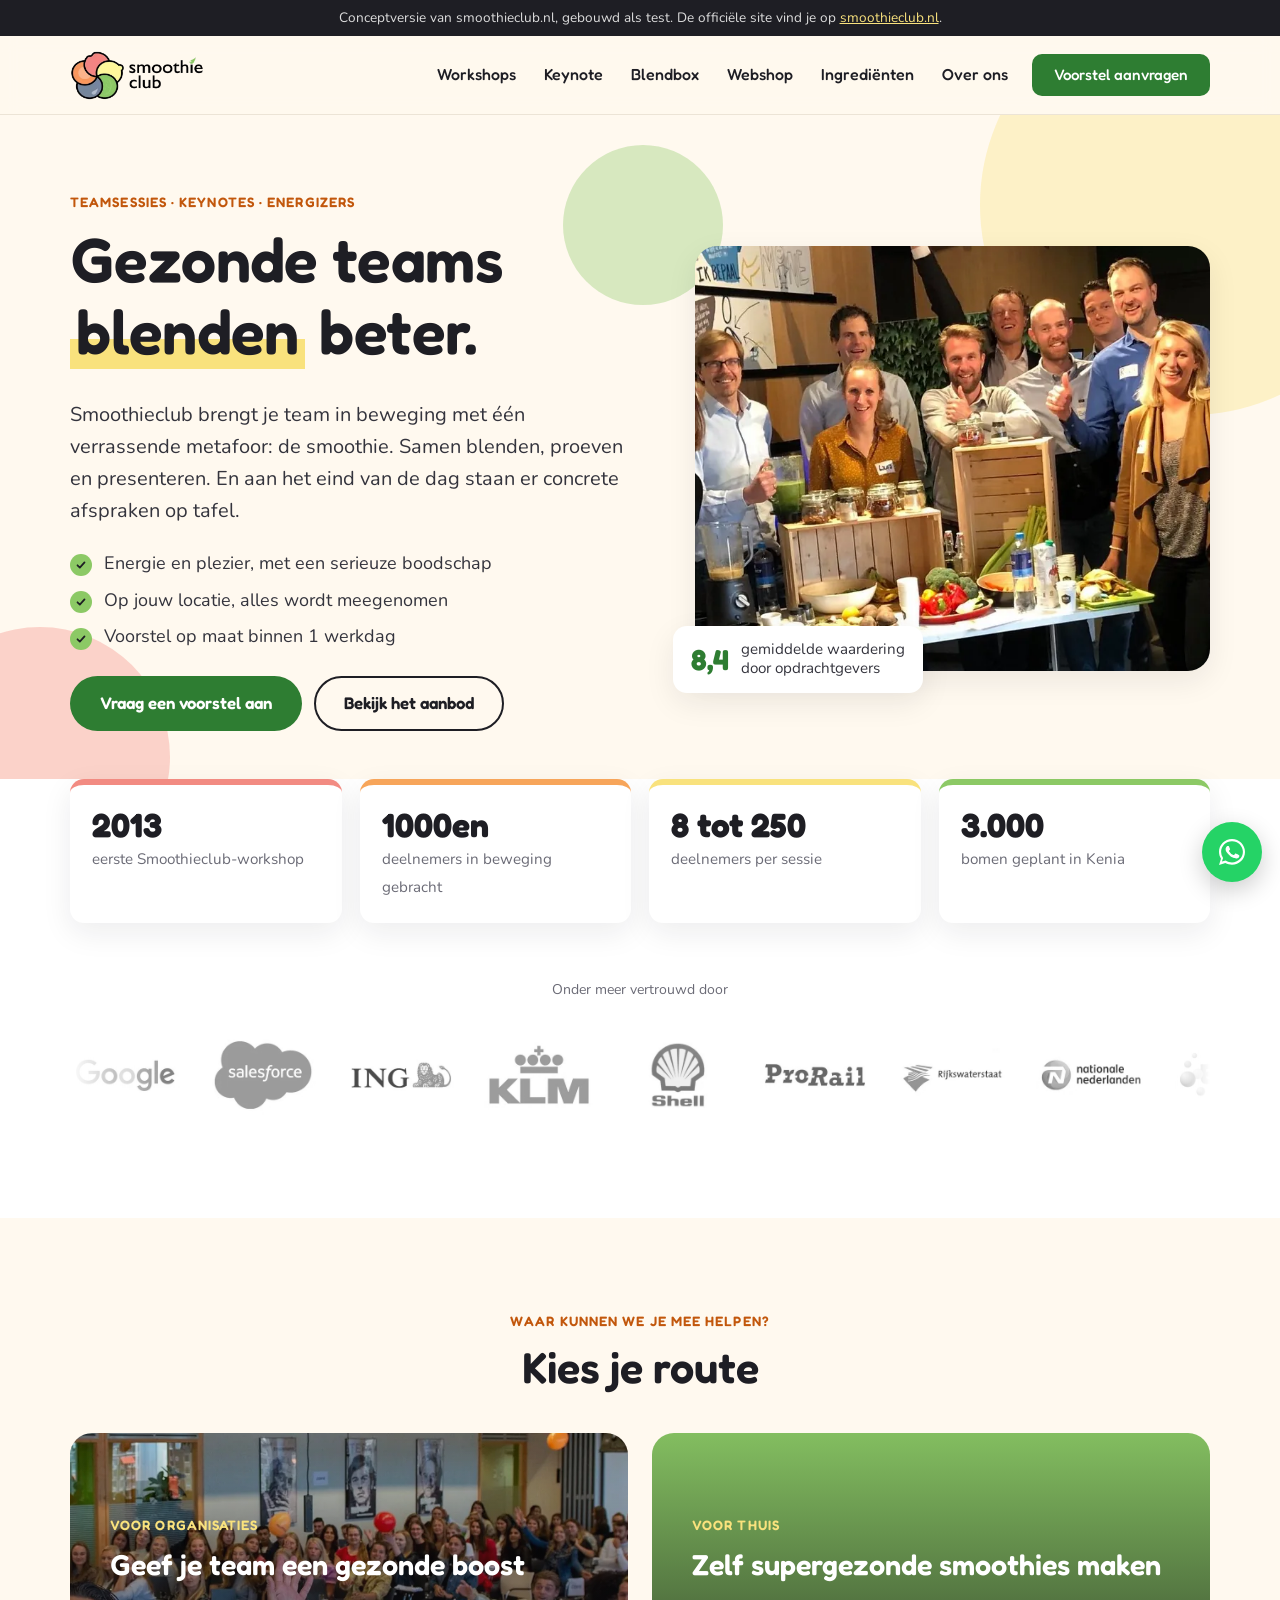
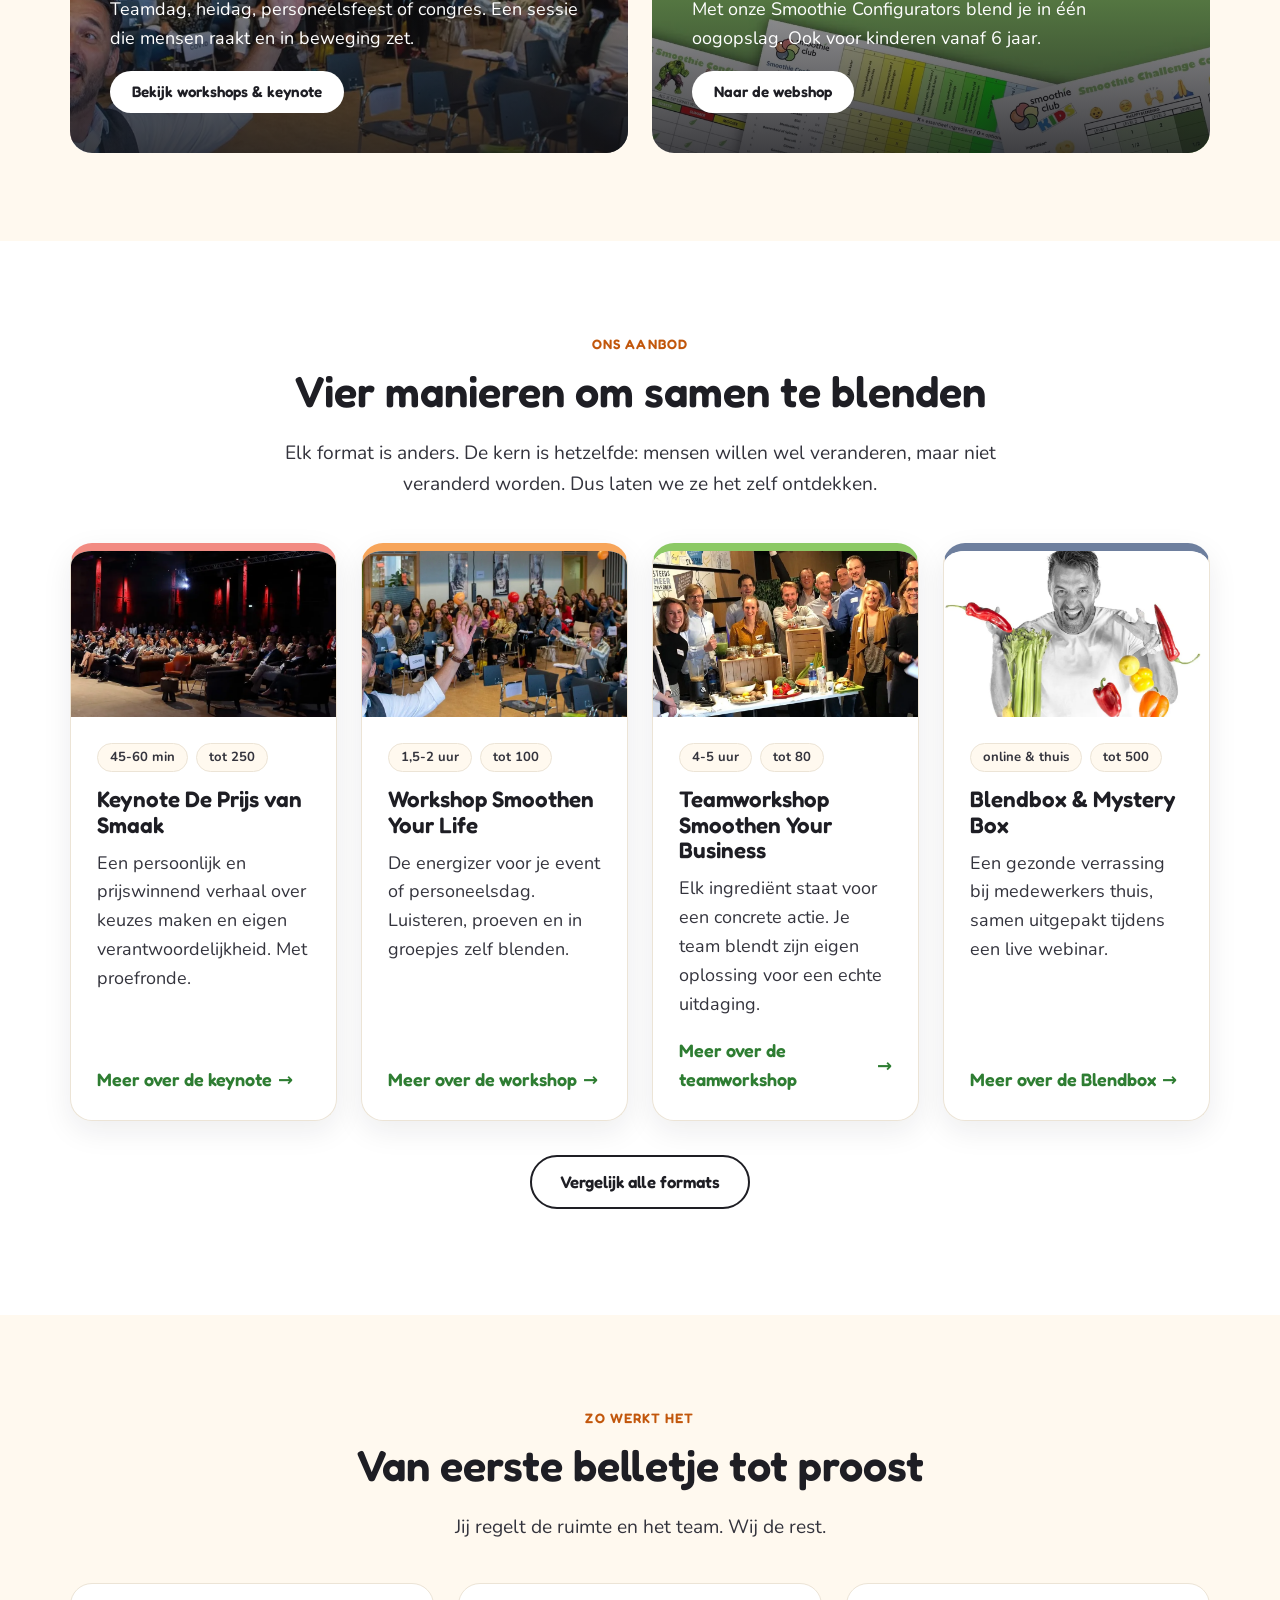
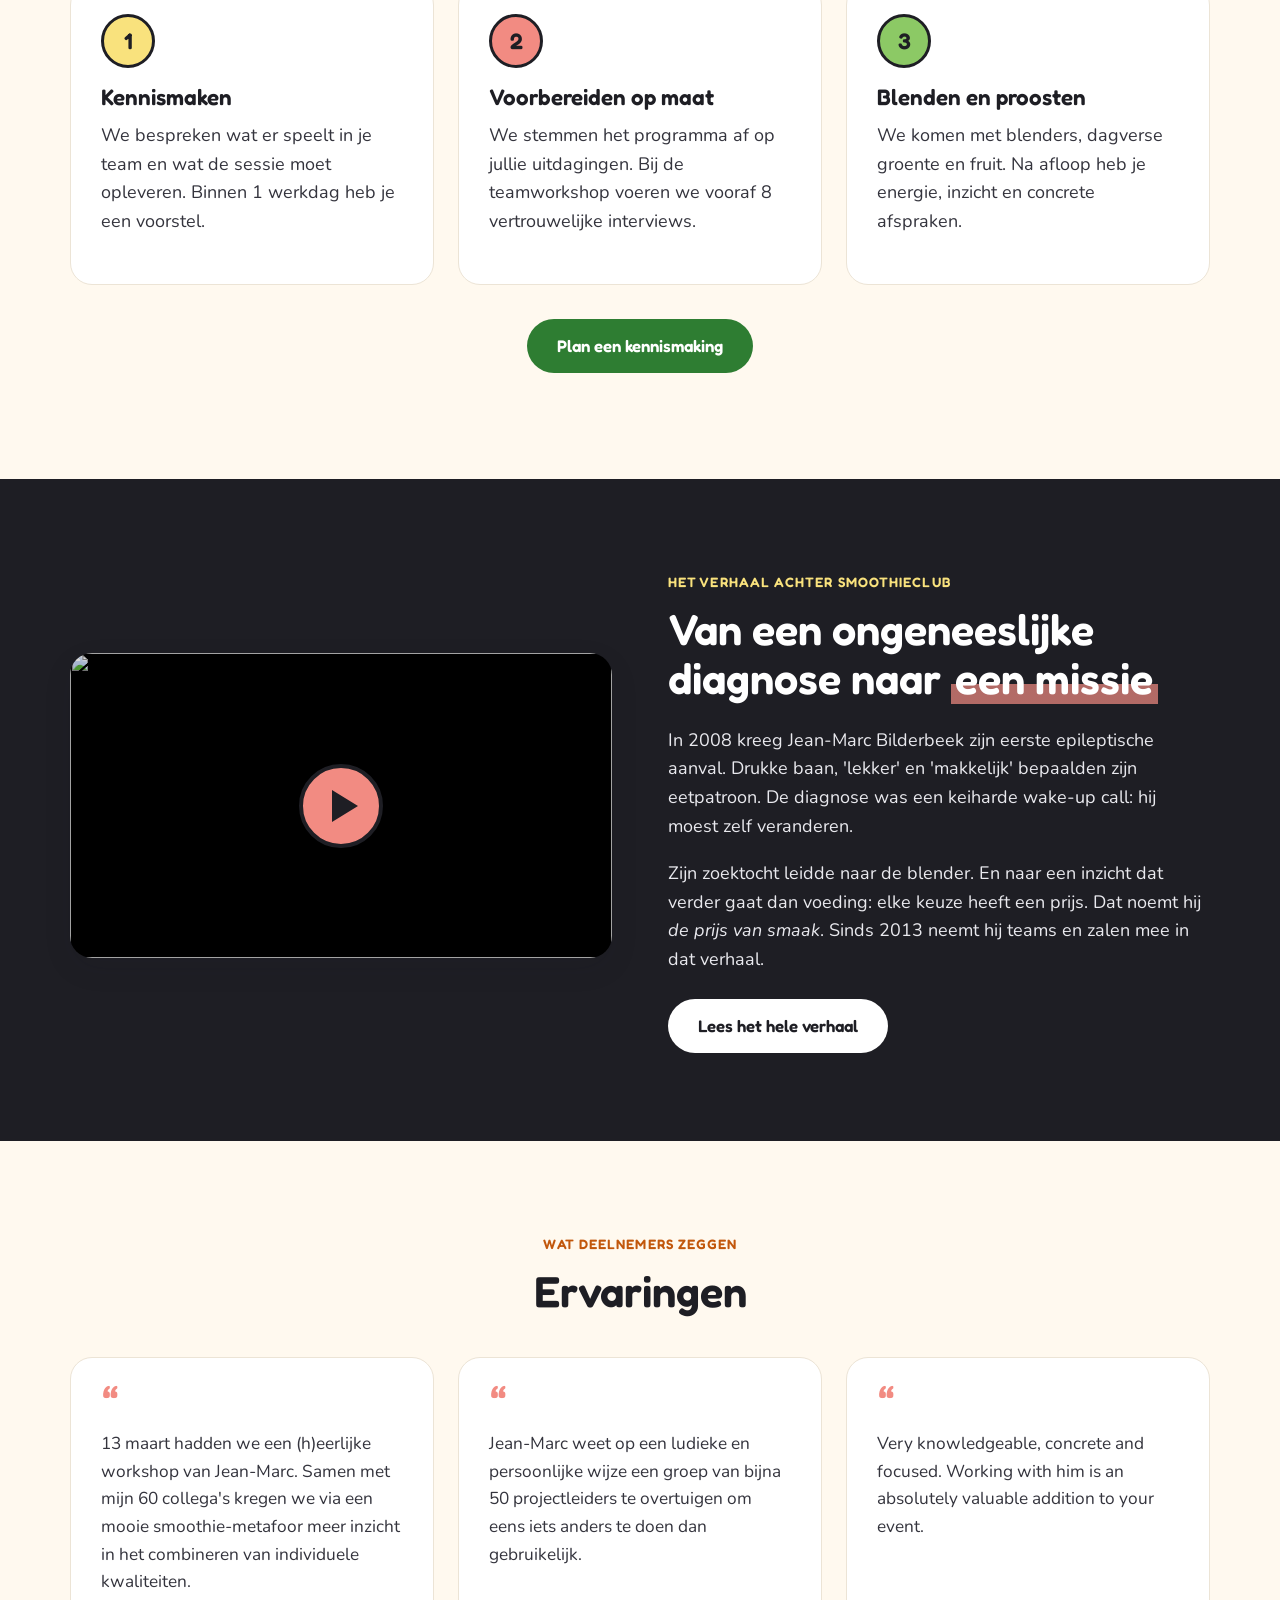
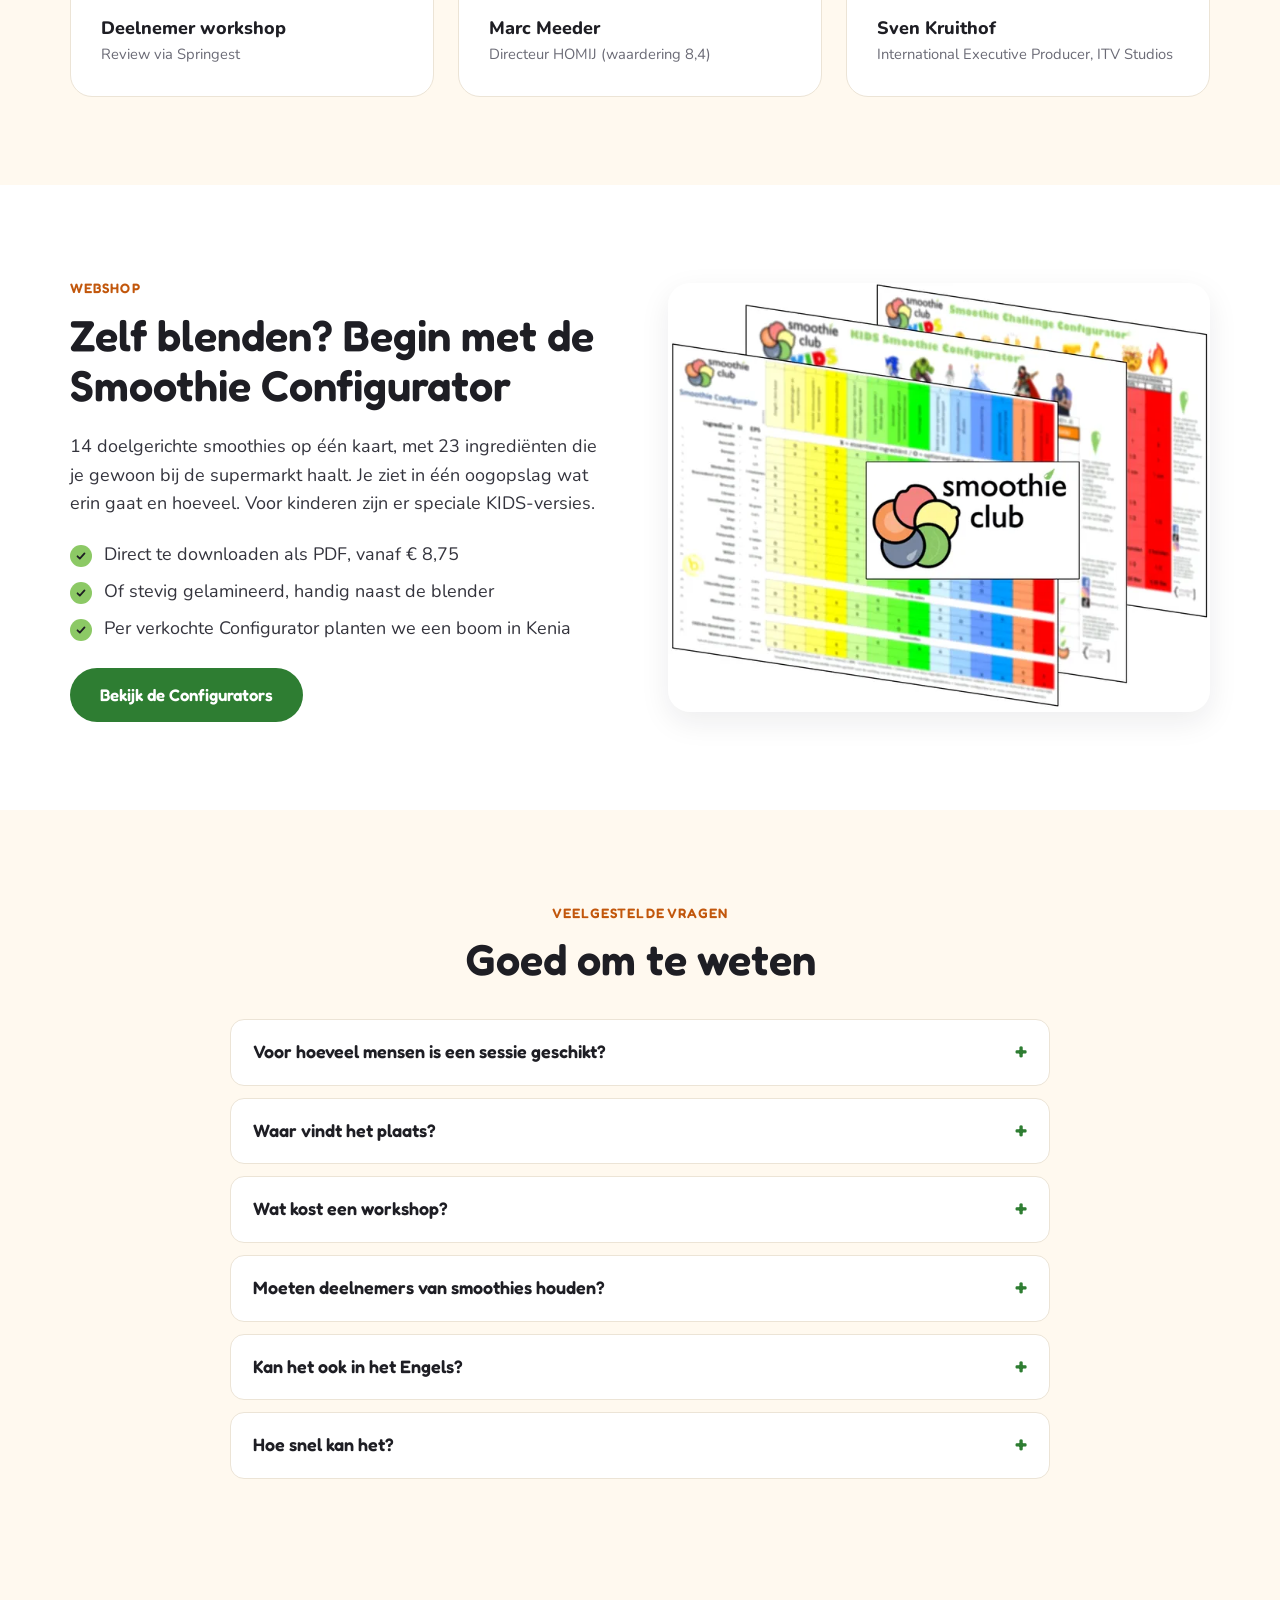
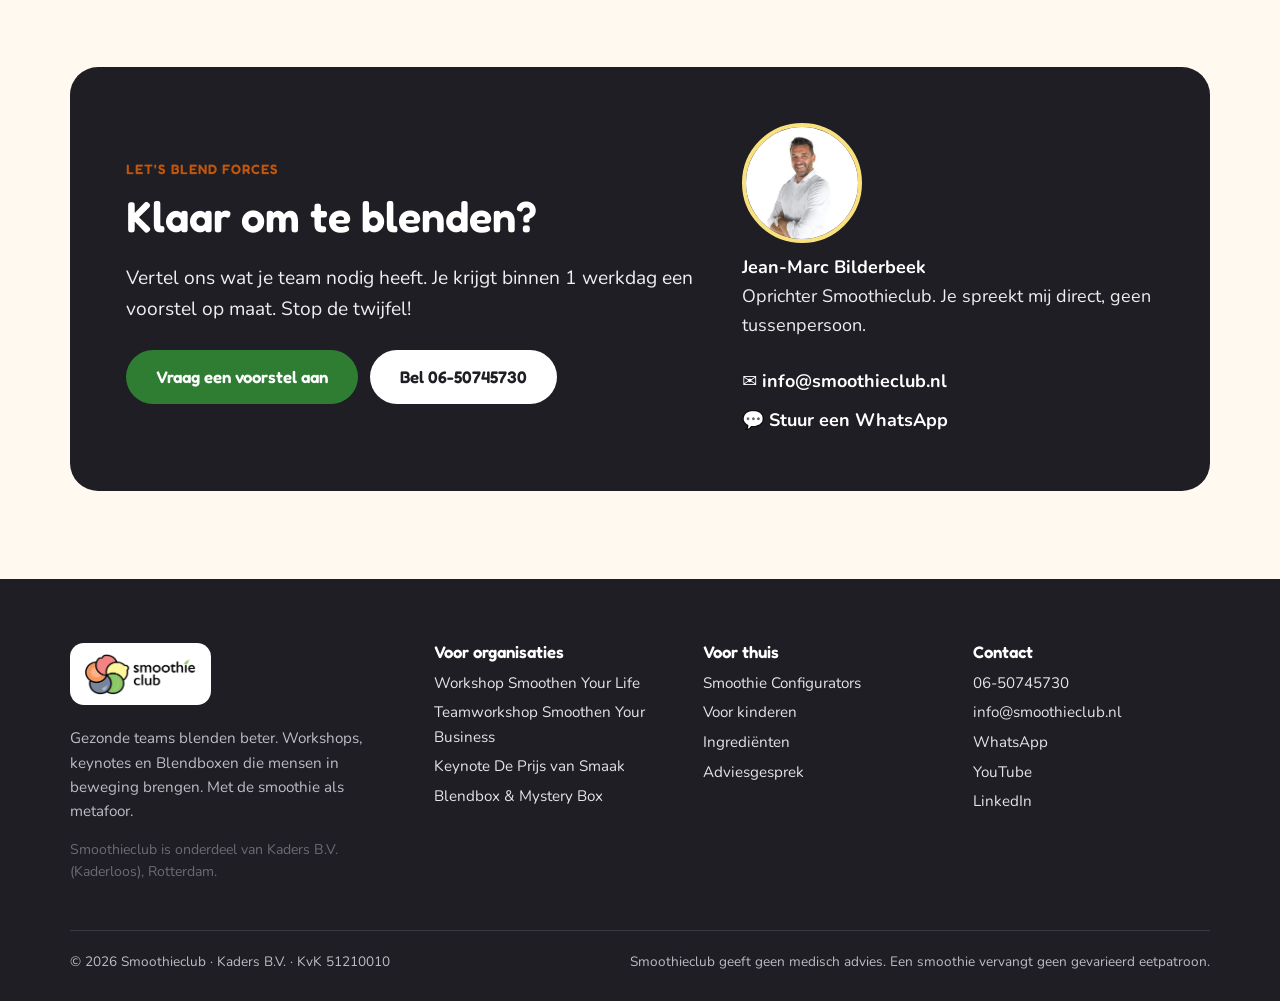
==== index.html @ 2cddcb49 "Conceptversie Smoothieclub-website: 8 pagina's, nieuwe structuur, offerteformulier en webshopkoppeli" ====
<!doctype html>
<html lang="nl">
<head>
<meta charset="utf-8">
<meta name="viewport" content="width=device-width,initial-scale=1">
<title>Smoothieclub | Teamworkshops, keynotes en energizers met de smoothie als metafoor</title>
<meta name="description" content="Smoothieclub brengt teams in beweging met workshops, keynotes en Blendboxen. Samen blenden, proeven en concrete afspraken maken. Op iedere locatie, 8 tot 250 deelnemers.">
<meta name="robots" content="noindex,nofollow">
<meta property="og:title" content="Smoothieclub | Teamworkshops, keynotes en energizers met de smoothie als metafoor">
<meta property="og:description" content="Smoothieclub brengt teams in beweging met workshops, keynotes en Blendboxen. Samen blenden, proeven en concrete afspraken maken. Op iedere locatie, 8 tot 250 deelnemers.">
<meta property="og:image" content="assets/img/hero-team.webp">
<meta property="og:locale" content="nl_NL">
<meta name="theme-color" content="#FFF9EF">
<link rel="icon" href="favicon.png">
<link rel="apple-touch-icon" href="apple-touch-icon.png">
<link rel="preconnect" href="https://fonts.googleapis.com">
<link rel="preconnect" href="https://fonts.gstatic.com" crossorigin>
<link href="https://fonts.googleapis.com/css2?family=Fredoka:wght@500;600&family=Nunito:wght@400;700;800&display=swap" rel="stylesheet">
<link rel="stylesheet" href="assets/css/style.css">
<script type="application/ld+json">[{"@context": "https://schema.org", "@type": "Organization", "name": "Smoothieclub", "url": "https://www.smoothieclub.nl", "logo": "assets/img/logo.webp", "email": "info@smoothieclub.nl", "telephone": "+31650745730", "foundingDate": "2013", "founder": {"@type": "Person", "name": "Jean-Marc Bilderbeek"}, "parentOrganization": {"@type": "Organization", "name": "Kaders B.V."}, "address": {"@type": "PostalAddress", "addressLocality": "Rotterdam", "addressCountry": "NL"}}, {"@context": "https://schema.org", "@type": "FAQPage", "mainEntity": [{"@type": "Question", "name": "Voor hoeveel mensen is een sessie geschikt?", "acceptedAnswer": {"@type": "Answer", "text": "Van een managementteam van 8 tot een zaal van 250. De teamworkshop werkt het best tot 80 deelnemers, de workshop Smoothen Your Life tot 100 en de keynote tot 250. Online met de Mystery Box kan zelfs tot 500."}}, {"@type": "Question", "name": "Waar vindt het plaats?", "acceptedAnswer": {"@type": "Answer", "text": "Op iedere locatie in Nederland: bij jullie op kantoor, op de hei of in een zaal. Jij regelt de ruimte en het team, wij nemen de blenders, verse groente en fruit en alle materialen mee. We bouwen zelf op en af."}}, {"@type": "Question", "name": "Wat kost een workshop?", "acceptedAnswer": {"@type": "Answer", "text": "Dat hangt af van het format en de groepsgrootte. Reistijd, groente, fruit, blenders, materialen en de voorbespreking zitten er altijd bij in. Geen verrassingen achteraf. Vraag een voorstel aan en je hebt binnen 1 werkdag een prijs."}}, {"@type": "Question", "name": "Moeten deelnemers van smoothies houden?", "acceptedAnswer": {"@type": "Answer", "text": "Nee. De smoothie is de metafoor, niet het doel. Het gaat om samenwerken, keuzes maken en verantwoordelijkheid nemen. Wel wordt er volop geproefd, gelachen en geproost op een gezonde samenwerking."}}, {"@type": "Question", "name": "Kan het ook in het Engels?", "acceptedAnswer": {"@type": "Answer", "text": "Ja. De keynote en de workshops zijn ook in het Engels te boeken, ideaal voor internationale teams."}}, {"@type": "Question", "name": "Hoe snel kan het?", "acceptedAnswer": {"@type": "Answer", "text": "Vaak binnen een paar weken. Bel of app even voor de actuele beschikbaarheid, dan weet je het meteen."}}]}]</script>
</head>
<body>
<a class="skip" href="#inhoud">Naar de inhoud</a>
<div class="conceptbalk">Conceptversie van smoothieclub.nl, gebouwd als test. De officiële site vind je op <a href="https://www.smoothieclub.nl">smoothieclub.nl</a>.</div>
<header class="kop">
  <div class="wrap">
    <a class="logo" href="index.html" aria-label="Smoothieclub, naar de homepage"><img src="assets/img/logo.webp" alt="Smoothieclub" width="480" height="178"></a>
    <button class="hamburger" aria-label="Menu" aria-expanded="false" aria-controls="menu"><span></span><span></span><span></span></button>
    <ul class="menu" id="menu">
      <li><a href="workshops.html">Workshops</a></li>
<li><a href="keynote.html">Keynote</a></li>
<li><a href="blendbox.html">Blendbox</a></li>
<li><a href="webshop.html">Webshop</a></li>
<li><a href="ingredienten.html">Ingrediënten</a></li>
<li><a href="over.html">Over ons</a></li>
      <li><a class="knop primair klein" href="contact.html">Voorstel aanvragen</a></li>
    </ul>
  </div>
</header>
<main id="inhoud">

<section class="hero">
  <div class="cirkels" aria-hidden="true">
    <i style="width:420px;height:420px;background:var(--geel);right:-120px;top:-120px"></i>
    <i style="width:260px;height:260px;background:var(--roze);left:-90px;bottom:-60px"></i>
    <i style="width:160px;height:160px;background:var(--groen);left:44%;top:30px"></i>
  </div>
  <div class="wrap">
    <div>
      <span class="kicker">Teamsessies · Keynotes · Energizers</span>
      <h1>Gezonde teams <span class="markeer">blenden</span> beter.</h1>
      <p class="intro">Smoothieclub brengt je team in beweging met één verrassende metafoor: de smoothie. Samen blenden, proeven en presenteren. En aan het eind van de dag staan er concrete afspraken op tafel.</p>
      <ul class="vink">
        <li>Energie en plezier, met een serieuze boodschap</li>
        <li>Op jouw locatie, alles wordt meegenomen</li>
        <li>Voorstel op maat binnen 1 werkdag</li>
      </ul>
      <div class="knoppen">
        <a class="knop primair" href="contact.html">Vraag een voorstel aan</a>
        <a class="knop rand" href="#aanbod">Bekijk het aanbod</a>
      </div>
    </div>
    <div class="hero-beeld">
      <img src="assets/img/hero-team.webp" alt="Team poseert bij een tafel vol groente, fruit en blenders tijdens een Smoothieclub-workshop" width="1800" height="598" fetchpriority="high">
      <div class="hero-badge"><strong>8,4</strong><span>gemiddelde waardering<br>door opdrachtgevers</span></div>
    </div>
  </div>
</section>

<section class="sectie wit" style="padding-top:0">
  <div class="wrap">
    <div class="feiten">
      <div class="feit" style="--c:var(--roze)"><strong>2013</strong><span>eerste Smoothieclub-workshop</span></div>
      <div class="feit" style="--c:var(--oranje)"><strong>1000en</strong><span>deelnemers in beweging gebracht</span></div>
      <div class="feit" style="--c:var(--geel)"><strong>8 tot 250</strong><span>deelnemers per sessie</span></div>
      <div class="feit" style="--c:var(--groen)"><strong>3.000</strong><span>bomen geplant in Kenia</span></div>
    </div>
    <p class="center klein" style="margin:56px 0 18px">Onder meer vertrouwd door</p>
    <div class="logos" aria-label="Organisaties waar wij voor werkten"><div class="rij"><img src="assets/img/klanten/google.webp" alt="Google" width="110" height="110" loading="lazy"><img src="assets/img/klanten/salesforce.webp" alt="Salesforce" width="110" height="110" loading="lazy"><img src="assets/img/klanten/ing.webp" alt="ING" width="110" height="110" loading="lazy"><img src="assets/img/klanten/klm.webp" alt="KLM" width="110" height="110" loading="lazy"><img src="assets/img/klanten/shell.webp" alt="Shell" width="110" height="110" loading="lazy"><img src="assets/img/klanten/prorail.webp" alt="Prorail" width="110" height="110" loading="lazy"><img src="assets/img/klanten/rws.webp" alt="Rijkswaterstaat" width="110" height="110" loading="lazy"><img src="assets/img/klanten/nn.webp" alt="Nationale-Nederlanden" width="110" height="110" loading="lazy"><img src="assets/img/klanten/eneco.webp" alt="Eneco" width="110" height="110" loading="lazy"><img src="assets/img/klanten/bosch.webp" alt="Bosch" width="110" height="110" loading="lazy"><img src="assets/img/klanten/cgi.webp" alt="CGI" width="110" height="110" loading="lazy"><img src="assets/img/klanten/sap.webp" alt="SAP" width="110" height="110" loading="lazy"><img src="assets/img/klanten/talpa.webp" alt="Talpa" width="110" height="110" loading="lazy"><img src="assets/img/klanten/atradius.webp" alt="Atradius" width="110" height="110" loading="lazy"><img src="assets/img/klanten/tedx.webp" alt="TEDx" width="110" height="110" loading="lazy"><img src="assets/img/klanten/fontys.webp" alt="Fontys" width="110" height="110" loading="lazy"><img src="assets/img/klanten/inholland.webp" alt="Inholland" width="110" height="110" loading="lazy"><img src="assets/img/klanten/gemeente-rotterdam.webp" alt="Gemeente Rotterdam" width="110" height="110" loading="lazy"><img src="assets/img/klanten/gemeente-delft.webp" alt="Gemeente Delft" width="110" height="110" loading="lazy"><img src="assets/img/klanten/nga.webp" alt="NGA" width="110" height="110" loading="lazy"><img src="assets/img/klanten/google.webp" aria-hidden=true alt="Google" width="110" height="110" loading="lazy"><img src="assets/img/klanten/salesforce.webp" aria-hidden=true alt="Salesforce" width="110" height="110" loading="lazy"><img src="assets/img/klanten/ing.webp" aria-hidden=true alt="ING" width="110" height="110" loading="lazy"><img src="assets/img/klanten/klm.webp" aria-hidden=true alt="KLM" width="110" height="110" loading="lazy"><img src="assets/img/klanten/shell.webp" aria-hidden=true alt="Shell" width="110" height="110" loading="lazy"><img src="assets/img/klanten/prorail.webp" aria-hidden=true alt="Prorail" width="110" height="110" loading="lazy"><img src="assets/img/klanten/rws.webp" aria-hidden=true alt="Rijkswaterstaat" width="110" height="110" loading="lazy"><img src="assets/img/klanten/nn.webp" aria-hidden=true alt="Nationale-Nederlanden" width="110" height="110" loading="lazy"><img src="assets/img/klanten/eneco.webp" aria-hidden=true alt="Eneco" width="110" height="110" loading="lazy"><img src="assets/img/klanten/bosch.webp" aria-hidden=true alt="Bosch" width="110" height="110" loading="lazy"><img src="assets/img/klanten/cgi.webp" aria-hidden=true alt="CGI" width="110" height="110" loading="lazy"><img src="assets/img/klanten/sap.webp" aria-hidden=true alt="SAP" width="110" height="110" loading="lazy"><img src="assets/img/klanten/talpa.webp" aria-hidden=true alt="Talpa" width="110" height="110" loading="lazy"><img src="assets/img/klanten/atradius.webp" aria-hidden=true alt="Atradius" width="110" height="110" loading="lazy"><img src="assets/img/klanten/tedx.webp" aria-hidden=true alt="TEDx" width="110" height="110" loading="lazy"><img src="assets/img/klanten/fontys.webp" aria-hidden=true alt="Fontys" width="110" height="110" loading="lazy"><img src="assets/img/klanten/inholland.webp" aria-hidden=true alt="Inholland" width="110" height="110" loading="lazy"><img src="assets/img/klanten/gemeente-rotterdam.webp" aria-hidden=true alt="Gemeente Rotterdam" width="110" height="110" loading="lazy"><img src="assets/img/klanten/gemeente-delft.webp" aria-hidden=true alt="Gemeente Delft" width="110" height="110" loading="lazy"><img src="assets/img/klanten/nga.webp" aria-hidden=true alt="NGA" width="110" height="110" loading="lazy"></div></div>
  </div>
</section>

<section class="sectie">
  <div class="wrap">
    <div class="center" style="margin-bottom:40px">
      <span class="kicker">Waar kunnen we je mee helpen?</span>
      <h2>Kies je route</h2>
    </div>
    <div class="raster r2">
      <a class="pad reveal" href="workshops.html" style="text-decoration:none">
        <img src="assets/img/hero-event.webp" alt="" loading="lazy">
        <span class="kicker">Voor organisaties</span>
        <h3>Geef je team een gezonde boost</h3>
        <p>Teamdag, heidag, personeelsfeest of congres. Een sessie die mensen raakt en in beweging zet.</p>
        <span class="knop licht klein" style="align-self:flex-start">Bekijk workshops &amp; keynote</span>
      </a>
      <a class="pad reveal" href="webshop.html" style="text-decoration:none">
        <img src="assets/img/configurators-banner.webp" alt="" loading="lazy">
        <span class="kicker">Voor thuis</span>
        <h3>Zelf supergezonde smoothies maken</h3>
        <p>Met onze Smoothie Configurators blend je in één oogopslag. Ook voor kinderen vanaf 6 jaar.</p>
        <span class="knop licht klein" style="align-self:flex-start">Naar de webshop</span>
      </a>
    </div>
  </div>
</section>

<section class="sectie wit" id="aanbod">
  <div class="wrap">
    <div class="center" style="margin-bottom:44px">
      <span class="kicker">Ons aanbod</span>
      <h2>Vier manieren om samen te blenden</h2>
      <p class="intro">Elk format is anders. De kern is hetzelfde: mensen willen wel veranderen, maar niet veranderd worden. Dus laten we ze het zelf ontdekken.</p>
    </div>
    <div class="raster r4">
      <article class="kaart accent reveal" style="--c:var(--roze)">
        <img class="beeld" src="assets/img/hero-keynote.webp" alt="Jean-Marc op het podium voor een volle zaal" loading="lazy">
        <div class="in"><div class="meta"><span class="label">45-60 min</span><span class="label">tot 250</span></div>
        <h3>Keynote De Prijs van Smaak</h3><p>Een persoonlijk en prijswinnend verhaal over keuzes maken en eigen verantwoordelijkheid. Met proefronde.</p>
        <a class="lees" href="keynote.html">Meer over de keynote</a></div>
      </article>
      <article class="kaart accent reveal" style="--c:var(--oranje)">
        <img class="beeld" src="assets/img/hero-event.webp" alt="Volle zaal tijdens een energizing workshop" loading="lazy">
        <div class="in"><div class="meta"><span class="label">1,5-2 uur</span><span class="label">tot 100</span></div>
        <h3>Workshop Smoothen Your Life</h3><p>De energizer voor je event of personeelsdag. Luisteren, proeven en in groepjes zelf blenden.</p>
        <a class="lees" href="workshops.html#smoothen-your-life">Meer over de workshop</a></div>
      </article>
      <article class="kaart accent reveal" style="--c:var(--groen)">
        <img class="beeld" src="assets/img/hero-team.webp" alt="Team met zelfgemaakte smoothies" loading="lazy">
        <div class="in"><div class="meta"><span class="label">4-5 uur</span><span class="label">tot 80</span></div>
        <h3>Teamworkshop Smoothen Your Business</h3><p>Elk ingrediënt staat voor een concrete actie. Je team blendt zijn eigen oplossing voor een echte uitdaging.</p>
        <a class="lees" href="workshops.html#teamworkshop">Meer over de teamworkshop</a></div>
      </article>
      <article class="kaart accent reveal" style="--c:var(--blauw)">
        <img class="beeld" src="assets/img/jm-blendbox.webp" alt="Jean-Marc overhandigt een fruitmand" loading="lazy">
        <div class="in"><div class="meta"><span class="label">online &amp; thuis</span><span class="label">tot 500</span></div>
        <h3>Blendbox &amp; Mystery Box</h3><p>Een gezonde verrassing bij medewerkers thuis, samen uitgepakt tijdens een live webinar.</p>
        <a class="lees" href="blendbox.html">Meer over de Blendbox</a></div>
      </article>
    </div>
    <p class="center" style="margin-top:34px"><a class="knop rand" href="workshops.html#vergelijk">Vergelijk alle formats</a></p>
  </div>
</section>

<section class="sectie">
  <div class="wrap">
    <div class="center" style="margin-bottom:40px">
      <span class="kicker">Zo werkt het</span>
      <h2>Van eerste belletje tot proost</h2>
      <p class="intro">Jij regelt de ruimte en het team. Wij de rest.</p>
    </div>
    <div class="stappen">
      <div class="stap reveal" style="--c:var(--geel)"><h3>Kennismaken</h3><p>We bespreken wat er speelt in je team en wat de sessie moet opleveren. Binnen 1 werkdag heb je een voorstel.</p></div>
      <div class="stap reveal" style="--c:var(--roze)"><h3>Voorbereiden op maat</h3><p>We stemmen het programma af op jullie uitdagingen. Bij de teamworkshop voeren we vooraf 8 vertrouwelijke interviews.</p></div>
      <div class="stap reveal" style="--c:var(--groen)"><h3>Blenden en proosten</h3><p>We komen met blenders, dagverse groente en fruit. Na afloop heb je energie, inzicht en concrete afspraken.</p></div>
    </div>
    <p class="center" style="margin-top:34px"><a class="knop primair" href="contact.html">Plan een kennismaking</a></p>
  </div>
</section>

<section class="sectie donker">
  <div class="wrap split">
    <div class="reveal">
      <button class="video" data-yt="47OaeMYnndk" aria-label="Bekijk de keynote De Prijs van Smaak"><img src="https://i.ytimg.com/vi/47OaeMYnndk/hqdefault.jpg" alt="" loading="lazy"><span class="play"></span></button>
    </div>
    <div class="reveal">
      <span class="kicker">Het verhaal achter Smoothieclub</span>
      <h2>Van een ongeneeslijke diagnose naar <span class="markeer">een missie</span></h2>
      <p>In 2008 kreeg Jean-Marc Bilderbeek zijn eerste epileptische aanval. Drukke baan, 'lekker' en 'makkelijk' bepaalden zijn eetpatroon. De diagnose was een keiharde wake-up call: hij moest zelf veranderen.</p>
      <p>Zijn zoektocht leidde naar de blender. En naar een inzicht dat verder gaat dan voeding: elke keuze heeft een prijs. Dat noemt hij <em>de prijs van smaak</em>. Sinds 2013 neemt hij teams en zalen mee in dat verhaal.</p>
      <div class="knoppen"><a class="knop licht" href="over.html">Lees het hele verhaal</a></div>
    </div>
  </div>
</section>

<section class="sectie">
  <div class="wrap">
    <div class="center" style="margin-bottom:40px"><span class="kicker">Wat deelnemers zeggen</span><h2>Ervaringen</h2></div>
    <div class="raster r3"><figure class="quote reveal"><blockquote>13 maart hadden we een (h)eerlijke workshop van Jean-Marc. Samen met mijn 60 collega's kregen we via een mooie smoothie-metafoor meer inzicht in het combineren van individuele kwaliteiten.</blockquote><figcaption><cite>Deelnemer workshop<span>Review via Springest</span></cite></figcaption></figure><figure class="quote reveal"><blockquote>Jean-Marc weet op een ludieke en persoonlijke wijze een groep van bijna 50 projectleiders te overtuigen om eens iets anders te doen dan gebruikelijk.</blockquote><figcaption><cite>Marc Meeder<span>Directeur HOMIJ (waardering 8,4)</span></cite></figcaption></figure><figure class="quote reveal"><blockquote>Very knowledgeable, concrete and focused. Working with him is an absolutely valuable addition to your event.</blockquote><figcaption><cite>Sven Kruithof<span>International Executive Producer, ITV Studios</span></cite></figcaption></figure></div>
  </div>
</section>

<section class="sectie wit">
  <div class="wrap split omgekeerd">
    <div class="reveal"><img class="foto" src="assets/img/p-totaal.webp" alt="De Smoothie Configurators voor volwassenen en kinderen" loading="lazy"></div>
    <div class="reveal">
      <span class="kicker">Webshop</span>
      <h2>Zelf blenden? Begin met de Smoothie Configurator</h2>
      <p>14 doelgerichte smoothies op één kaart, met 23 ingrediënten die je gewoon bij de supermarkt haalt. Je ziet in één oogopslag wat erin gaat en hoeveel. Voor kinderen zijn er speciale KIDS-versies.</p>
      <ul class="vink"><li>Direct te downloaden als PDF, vanaf € 8,75</li><li>Of stevig gelamineerd, handig naast de blender</li><li>Per verkochte Configurator planten we een boom in Kenia</li></ul>
      <div class="knoppen"><a class="knop primair" href="webshop.html">Bekijk de Configurators</a></div>
    </div>
  </div>
</section>

<section class="sectie">
  <div class="wrap" style="max-width:860px">
    <div class="center" style="margin-bottom:34px"><span class="kicker">Veelgestelde vragen</span><h2>Goed om te weten</h2></div>
    <div class="faq"><details><summary>Voor hoeveel mensen is een sessie geschikt?</summary><p>Van een managementteam van 8 tot een zaal van 250. De teamworkshop werkt het best tot 80 deelnemers, de workshop Smoothen Your Life tot 100 en de keynote tot 250. Online met de Mystery Box kan zelfs tot 500.</p></details><details><summary>Waar vindt het plaats?</summary><p>Op iedere locatie in Nederland: bij jullie op kantoor, op de hei of in een zaal. Jij regelt de ruimte en het team, wij nemen de blenders, verse groente en fruit en alle materialen mee. We bouwen zelf op en af.</p></details><details><summary>Wat kost een workshop?</summary><p>Dat hangt af van het format en de groepsgrootte. Reistijd, groente, fruit, blenders, materialen en de voorbespreking zitten er altijd bij in. Geen verrassingen achteraf. Vraag een voorstel aan en je hebt binnen 1 werkdag een prijs.</p></details><details><summary>Moeten deelnemers van smoothies houden?</summary><p>Nee. De smoothie is de metafoor, niet het doel. Het gaat om samenwerken, keuzes maken en verantwoordelijkheid nemen. Wel wordt er volop geproefd, gelachen en geproost op een gezonde samenwerking.</p></details><details><summary>Kan het ook in het Engels?</summary><p>Ja. De keynote en de workshops zijn ook in het Engels te boeken, ideaal voor internationale teams.</p></details><details><summary>Hoe snel kan het?</summary><p>Vaak binnen een paar weken. Bel of app even voor de actuele beschikbaarheid, dan weet je het meteen.</p></details></div>
  </div>
</section>

<section class="sectie">
  <div class="wrap">
    <div class="cta-blok reveal">
      <div>
        <span class="kicker">Let's blend forces</span>
        <h2>Klaar om te blenden?</h2>
        <p class="intro">Vertel ons wat je team nodig heeft. Je krijgt binnen 1 werkdag een voorstel op maat. Stop de twijfel!</p>
        <div class="knoppen">
          <a class="knop primair" href="contact.html">Vraag een voorstel aan</a>
          <a class="knop licht" href="tel:+31650745730">Bel 06-50745730</a>
        </div>
      </div>
      <div class="contactregel">
        <img class="jm" src="assets/img/jm-portret.webp" alt="Jean-Marc Bilderbeek" width="300" height="300" loading="lazy">
        <p><strong style="color:#fff">Jean-Marc Bilderbeek</strong><br>Oprichter Smoothieclub. Je spreekt mij direct, geen tussenpersoon.</p>
        <a href="mailto:info@smoothieclub.nl">✉ info@smoothieclub.nl</a>
        <a href="https://wa.me/31650745730?text=Hoi%20Jean-Marc%2C%20ik%20heb%20een%20vraag%20over%20Smoothieclub" rel="noopener">💬 Stuur een WhatsApp</a>
      </div>
    </div>
  </div>
</section>

</main>
<footer class="voet">
  <div class="wrap">
    <div>
      <a class="logo-wit" href="index.html"><img src="assets/img/logo.webp" alt="Smoothieclub" width="480" height="178"></a>
      <p>Gezonde teams blenden beter. Workshops, keynotes en Blendboxen die mensen in beweging brengen. Met de smoothie als metafoor.</p>
      <p class="klein">Smoothieclub is onderdeel van Kaders B.V. (Kaderloos), Rotterdam.</p>
    </div>
    <div>
      <h4>Voor organisaties</h4>
      <ul>
        <li><a href="workshops.html#smoothen-your-life">Workshop Smoothen Your Life</a></li>
        <li><a href="workshops.html#teamworkshop">Teamworkshop Smoothen Your Business</a></li>
        <li><a href="keynote.html">Keynote De Prijs van Smaak</a></li>
        <li><a href="blendbox.html">Blendbox &amp; Mystery Box</a></li>
      </ul>
    </div>
    <div>
      <h4>Voor thuis</h4>
      <ul>
        <li><a href="webshop.html">Smoothie Configurators</a></li>
        <li><a href="webshop.html#kids">Voor kinderen</a></li>
        <li><a href="ingredienten.html">Ingrediënten</a></li>
        <li><a href="webshop.html#advies">Adviesgesprek</a></li>
      </ul>
    </div>
    <div>
      <h4>Contact</h4>
      <ul>
        <li><a href="tel:+31650745730">06-50745730</a></li>
        <li><a href="mailto:info@smoothieclub.nl">info@smoothieclub.nl</a></li>
        <li><a href="https://wa.me/31650745730?text=Hoi%20Jean-Marc%2C%20ik%20heb%20een%20vraag%20over%20Smoothieclub" rel="noopener">WhatsApp</a></li>
        <li><a href="https://www.youtube.com/c/JeanMarcBilderbeek" rel="noopener">YouTube</a></li>
        <li><a href="https://www.linkedin.com/in/jmbilderbeek" rel="noopener">LinkedIn</a></li>
      </ul>
    </div>
    <div class="onder">
      <span>&copy; <span id="jaar">2026</span> Smoothieclub &middot; Kaders B.V. &middot; KvK 51210010</span>
      <span>Smoothieclub geeft geen medisch advies. Een smoothie vervangt geen gevarieerd eetpatroon.</span>
    </div>
  </div>
</footer>
<a class="whatsapp" href="https://wa.me/31650745730?text=Hoi%20Jean-Marc%2C%20ik%20heb%20een%20vraag%20over%20Smoothieclub" rel="noopener" aria-label="Stuur Jean-Marc een WhatsApp-bericht"><svg viewBox="0 0 32 32" aria-hidden="true"><path d="M16 3C8.8 3 3 8.7 3 15.8c0 2.5.7 4.9 2 7L3 29l6.4-2c2 1.1 4.3 1.7 6.6 1.7 7.2 0 13-5.7 13-12.8S23.2 3 16 3zm0 23.4c-2.1 0-4.1-.6-5.9-1.7l-.4-.3-3.8 1.2 1.2-3.7-.3-.4a10.4 10.4 0 0 1-1.7-5.7C5.1 9.9 10 5.2 16 5.2s10.9 4.7 10.9 10.6S22 26.4 16 26.4zm6-7.9c-.3-.2-1.9-1-2.2-1-.3-.1-.5-.2-.7.2l-1 1.2c-.2.2-.4.2-.7.1a8.8 8.8 0 0 1-4.4-3.8c-.3-.6.3-.5 1-1.7.1-.2 0-.4 0-.6l-1-2.4c-.3-.6-.5-.5-.7-.5h-.6c-.2 0-.6.1-.9.4-.3.3-1.2 1.1-1.2 2.8s1.2 3.2 1.4 3.4c.2.2 2.4 3.6 5.8 5 2.2.9 3 .9 4.1.8.7-.1 1.9-.8 2.2-1.5.3-.7.3-1.4.2-1.5-.1-.2-.3-.3-.6-.4z"/></svg></a>
<script src="assets/js/main.js" defer></script>
</body>
</html>
---- assets/css/style.css ----
/* Smoothieclub concept: huisstijl afgeleid van het logo (vijf gekleurde cirkels met zwarte rand) */
:root{
  --roze:#F28B82; --oranje:#F7A55A; --geel:#F9E27D; --groen:#8CC965; --blauw:#6E7F9E;
  --groen-d:#2E7D32; --groen-dd:#1F5E24; --oranje-d:#C2570C;
  --inkt:#1E1E24; --tekst:#34343d; --zacht:#6b6b76;
  --creme:#FFF9EF; --wit:#fff; --lijn:#ece4d6;
  --r:22px; --r-s:14px;
  --schaduw:0 10px 30px rgba(30,30,36,.08);
  --max:1180px;
  --display:"Fredoka",system-ui,sans-serif;
  --body:"Nunito",system-ui,sans-serif;
}
*{box-sizing:border-box}
html{scroll-behavior:smooth}
body{margin:0;font-family:var(--body);font-size:18px;line-height:1.6;color:var(--tekst);background:var(--creme);-webkit-font-smoothing:antialiased}
img{max-width:100%;height:auto;display:block}
a{color:var(--groen-d)}
h1,h2,h3,h4{font-family:var(--display);color:var(--inkt);line-height:1.15;margin:0 0 .5em;font-weight:600}
h1{font-size:clamp(2.2rem,5.2vw,3.9rem);letter-spacing:-.01em}
h2{font-size:clamp(1.8rem,3.6vw,2.7rem)}
h3{font-size:1.4rem}
p{margin:0 0 1em}
.wrap{max-width:var(--max);margin:0 auto;padding:0 20px}
.sectie{padding:88px 0}
.sectie.wit{background:var(--wit)}
.sectie.donker{background:var(--inkt);color:#e9e9ee}
.sectie.donker h2,.sectie.donker h3{color:#fff}
.sectie.groen{background:var(--groen-d);color:#eaf6ea}
.sectie.groen h2{color:#fff}
.kicker{display:inline-block;font-family:var(--display);font-weight:600;font-size:.85rem;letter-spacing:.08em;text-transform:uppercase;color:var(--oranje-d);margin-bottom:.8em}
.sectie.donker .kicker,.sectie.groen .kicker{color:var(--geel)}
.intro{font-size:1.2rem;max-width:720px}
.center{text-align:center}.center .intro{margin-left:auto;margin-right:auto}
.skip{position:absolute;left:-999px}.skip:focus{left:10px;top:10px;z-index:999;background:#fff;padding:8px 12px}

/* concept-balk */
.conceptbalk{background:var(--inkt);color:#ddd;font-size:.85rem;text-align:center;padding:7px 16px}
.conceptbalk a{color:var(--geel)}

/* knoppen */
.knop{display:inline-flex;align-items:center;gap:.5em;font-family:var(--display);font-weight:600;font-size:1.05rem;padding:15px 28px;border-radius:999px;text-decoration:none;border:2px solid transparent;transition:transform .15s,box-shadow .15s,background .15s;cursor:pointer;line-height:1.2}
.knop:hover{transform:translateY(-2px);box-shadow:0 8px 20px rgba(0,0,0,.12)}
.knop:focus-visible{outline:3px solid var(--oranje);outline-offset:3px}
.knop.primair{background:var(--groen-d);color:#fff}
.knop.primair:hover{background:var(--groen-dd)}
.knop.oranje{background:var(--oranje-d);color:#fff}
.knop.rand{border-color:var(--inkt);color:var(--inkt);background:transparent}
.knop.licht{background:#fff;color:var(--inkt)}
.knop.klein{padding:10px 20px;font-size:.95rem}
.knoppen{display:flex;flex-wrap:wrap;gap:12px;margin-top:1.4em}

/* header */
.kop{position:sticky;top:0;z-index:50;background:rgba(255,249,239,.94);backdrop-filter:blur(8px);border-bottom:1px solid var(--lijn)}
.kop .wrap{display:flex;align-items:center;justify-content:space-between;height:78px;gap:20px}
.kop .logo img{height:50px;width:auto}
.menu{display:flex;align-items:center;gap:4px;list-style:none;margin:0;padding:0}
.menu a{font-family:var(--display);font-weight:500;color:var(--inkt);text-decoration:none;padding:8px 12px;border-radius:10px;font-size:1rem}
.menu a:hover,.menu a[aria-current=page]{background:#fff;color:var(--groen-d)}
.menu .knop{margin-left:8px;color:#fff}
.menu .knop:hover{background:var(--groen-dd);color:#fff}
.hamburger{display:none;background:none;border:0;padding:8px;cursor:pointer}
.hamburger span{display:block;width:26px;height:3px;background:var(--inkt);margin:5px 0;border-radius:2px}
@media (max-width:980px){
  .hamburger{display:block}
  .menu{position:fixed;inset:78px 0 auto 0;flex-direction:column;align-items:stretch;background:var(--creme);padding:16px 20px 24px;border-bottom:1px solid var(--lijn);display:none}
  .menu.open{display:flex}
  .menu a{padding:12px;font-size:1.1rem}
  .menu .knop{margin:8px 0 0;justify-content:center}
}

/* hero */
.hero{position:relative;overflow:hidden;padding:72px 0 96px}
.hero .wrap{display:grid;grid-template-columns:1.05fr .95fr;gap:56px;align-items:center}
.hero p.intro{font-size:1.25rem}
.hero-beeld{position:relative}
.hero-beeld img{border-radius:var(--r);box-shadow:var(--schaduw);aspect-ratio:4/3.3;object-fit:cover;width:100%}
.hero-badge{position:absolute;left:-22px;bottom:-22px;background:#fff;border-radius:var(--r-s);padding:14px 18px;box-shadow:var(--schaduw);display:flex;gap:12px;align-items:center;font-size:.95rem;line-height:1.3}
.hero-badge strong{font-family:var(--display);font-size:1.8rem;color:var(--groen-d)}
.cirkels{position:absolute;inset:0;pointer-events:none;z-index:-1}
.cirkels i{position:absolute;border-radius:50%;opacity:.35}
.vink{list-style:none;padding:0;margin:1.2em 0 0}
.vink li{position:relative;padding-left:34px;margin:.45em 0}
.vink li:before{content:"";position:absolute;left:0;top:.3em;width:22px;height:22px;border-radius:50%;background:var(--groen) url("data:image/svg+xml,%3Csvg xmlns='http://www.w3.org/2000/svg' viewBox='0 0 24 24'%3E%3Cpath d='M6 12.5l4 4 8-9' fill='none' stroke='%231E1E24' stroke-width='3' stroke-linecap='round' stroke-linejoin='round'/%3E%3C/svg%3E") center/14px no-repeat}
@media (max-width:900px){.hero .wrap{grid-template-columns:1fr}.hero{padding:40px 0 70px}.hero-badge{left:12px}}

/* paginahero met foto */
.pagina-hero{position:relative;color:#fff;padding:120px 0 90px;background:var(--inkt)}
.pagina-hero img.bg{position:absolute;inset:0;width:100%;height:100%;object-fit:cover;object-position:center 35%;opacity:.45}
.pagina-hero .wrap{position:relative}
.pagina-hero h1{color:#fff;max-width:820px}
.pagina-hero p{font-size:1.25rem;max-width:680px;color:#f1f1f4}
.kruimel{font-size:.9rem;margin-bottom:14px}.kruimel a{color:var(--geel)}

/* feiten */
.feiten{display:grid;grid-template-columns:repeat(4,1fr);gap:18px;margin-top:-48px;position:relative;z-index:2}
.feit{background:#fff;border-radius:var(--r-s);padding:22px;box-shadow:var(--schaduw);border-top:6px solid var(--c,var(--groen))}
.feit strong{display:block;font-family:var(--display);font-size:2.1rem;color:var(--inkt);line-height:1.1}
.feit span{font-size:.95rem;color:var(--zacht)}
@media (max-width:800px){.feiten{grid-template-columns:repeat(2,1fr)}}

/* logo's */
.logos{overflow:hidden;mask-image:linear-gradient(90deg,transparent,#000 8%,#000 92%,transparent)}
.logos .rij{display:flex;gap:28px;width:max-content;animation:schuif 55s linear infinite}
.logos img{width:110px;height:110px;object-fit:contain;border-radius:12px;background:#fff;filter:grayscale(1);opacity:.8;transition:.2s}
.logos img:hover{filter:none;opacity:1}
@keyframes schuif{to{transform:translateX(-50%)}}
@media (prefers-reduced-motion:reduce){.logos .rij{animation:none;flex-wrap:wrap;width:auto;justify-content:center}}

/* kaarten */
.raster{display:grid;gap:24px}
.r2{grid-template-columns:repeat(2,1fr)}.r3{grid-template-columns:repeat(3,1fr)}.r4{grid-template-columns:repeat(4,1fr)}
@media (max-width:980px){.r3,.r4{grid-template-columns:repeat(2,1fr)}}
@media (max-width:640px){.r2,.r3,.r4{grid-template-columns:1fr}}
.kaart{background:#fff;border-radius:var(--r);overflow:hidden;box-shadow:var(--schaduw);display:flex;flex-direction:column;border:1px solid var(--lijn)}
.kaart .beeld{aspect-ratio:16/10;object-fit:cover;width:100%}
.kaart .in{padding:26px;display:flex;flex-direction:column;flex:1}
.kaart .in p{flex:1}
.kaart .meta{display:flex;flex-wrap:wrap;gap:8px;margin:0 0 14px}
.label{display:inline-block;background:var(--creme);border:1px solid var(--lijn);border-radius:999px;padding:3px 12px;font-size:.82rem;font-weight:700;color:var(--tekst)}
.kaart .lees{font-family:var(--display);font-weight:600;text-decoration:none;color:var(--groen-d);display:inline-flex;gap:6px;align-items:center}
.kaart .lees:after{content:"→";transition:transform .15s}
.kaart:hover .lees:after{transform:translateX(4px)}
.kaart.accent{border-top:8px solid var(--c)}

/* twee paden */
.pad{border-radius:var(--r);padding:40px;position:relative;overflow:hidden;min-height:320px;display:flex;flex-direction:column;justify-content:flex-end;color:#fff}
.pad img{position:absolute;inset:0;width:100%;height:100%;object-fit:cover}
.pad:before{content:"";position:absolute;inset:0;background:linear-gradient(180deg,rgba(0,0,0,.05),rgba(20,20,24,.82));z-index:1}
.pad>*:not(img){position:relative;z-index:2}
.pad h3{color:#fff;font-size:1.8rem}
.pad .kicker{color:var(--geel)}

/* split */
.split{display:grid;grid-template-columns:1fr 1fr;gap:56px;align-items:center}
.split.omgekeerd>:first-child{order:2}
.split img.foto{border-radius:var(--r);box-shadow:var(--schaduw)}
@media (max-width:900px){.split{grid-template-columns:1fr;gap:32px}.split.omgekeerd>:first-child{order:0}}

/* stappen */
.stappen{counter-reset:s;display:grid;grid-template-columns:repeat(3,1fr);gap:24px}
.stap{background:#fff;border-radius:var(--r);padding:30px;position:relative;border:1px solid var(--lijn)}
.stap:before{counter-increment:s;content:counter(s);font-family:var(--display);font-weight:600;font-size:1.4rem;width:48px;height:48px;border-radius:50%;display:grid;place-items:center;background:var(--c,var(--geel));border:3px solid var(--inkt);margin-bottom:16px;color:var(--inkt)}
@media (max-width:800px){.stappen{grid-template-columns:1fr}}

/* tijdlijn programma */
.tijdlijn{list-style:none;padding:0;margin:0;border-left:4px solid var(--groen);margin-left:10px}
.tijdlijn li{position:relative;padding:0 0 24px 30px}
.tijdlijn li:before{content:"";position:absolute;left:-13px;top:4px;width:22px;height:22px;border-radius:50%;background:#fff;border:4px solid var(--groen-d)}
.tijdlijn strong{font-family:var(--display);display:block;color:var(--inkt);font-size:1.15rem}

/* quotes */
.quote{margin:0;background:#fff;border-radius:var(--r);padding:30px;border:1px solid var(--lijn);display:flex;flex-direction:column}
.quote blockquote{margin:0 0 18px;font-size:1.08rem;flex:1}
.quote blockquote:before{content:"“";font-family:var(--display);font-size:4rem;line-height:.6;display:block;color:var(--roze);margin-bottom:4px}
.quote cite{font-style:normal;font-weight:800;color:var(--inkt)}
.quote cite span{display:block;font-weight:400;color:var(--zacht);font-size:.92rem}
.sterren{color:#E0A100;letter-spacing:2px;margin-bottom:6px}

/* video */
.video{position:relative;aspect-ratio:16/9;border-radius:var(--r);overflow:hidden;background:#000;box-shadow:var(--schaduw);cursor:pointer;border:0;padding:0;width:100%}
.video img{width:100%;height:100%;object-fit:cover;opacity:.85;transition:.2s}
.video:hover img{opacity:1}
.video .play{position:absolute;left:50%;top:50%;transform:translate(-50%,-50%);width:84px;height:84px;border-radius:50%;background:var(--roze);border:4px solid var(--inkt);display:grid;place-items:center}
.video .play:after{content:"";border-left:26px solid var(--inkt);border-top:16px solid transparent;border-bottom:16px solid transparent;margin-left:8px}
.video iframe{position:absolute;inset:0;width:100%;height:100%;border:0}

/* vergelijking */
.tabel-wrap{overflow-x:auto;border-radius:var(--r);box-shadow:var(--schaduw)}
table.vergelijk{width:100%;border-collapse:collapse;background:#fff;min-width:720px}
.vergelijk th,.vergelijk td{padding:16px 18px;text-align:left;border-bottom:1px solid var(--lijn);vertical-align:top}
.vergelijk thead th{font-family:var(--display);font-size:1.1rem;background:var(--inkt);color:#fff}
.vergelijk tbody th{font-weight:800;color:var(--inkt);width:22%}
.vergelijk td .knop{margin-top:4px}

/* producten */
.product{background:#fff;border-radius:var(--r);overflow:hidden;border:1px solid var(--lijn);display:flex;flex-direction:column;box-shadow:var(--schaduw);position:relative}
.product img{aspect-ratio:1;object-fit:cover}
.product .in{padding:24px;display:flex;flex-direction:column;flex:1}
.product .in p{flex:1;font-size:.98rem}
.prijs{font-family:var(--display);font-size:1.6rem;color:var(--inkt);font-weight:600}
.prijs small{font-size:.9rem;color:var(--zacht);font-family:var(--body);font-weight:400}
.lint{position:absolute;top:16px;left:16px;background:var(--oranje-d);color:#fff;font-family:var(--display);font-weight:600;padding:5px 14px;border-radius:999px;font-size:.85rem}
.varianten{font-size:.9rem;color:var(--zacht);margin:.2em 0 1em}

/* ingredienten */
.filters{display:flex;flex-wrap:wrap;gap:10px;justify-content:center;margin:0 0 32px}
.filters button{font-family:var(--display);font-weight:500;font-size:1rem;border:2px solid var(--inkt);background:#fff;padding:8px 18px;border-radius:999px;cursor:pointer}
.filters button[aria-pressed=true]{background:var(--inkt);color:#fff}
.ing{background:#fff;border-radius:var(--r-s);padding:18px;text-align:center;border:1px solid var(--lijn)}
.ing img{height:140px;width:auto;margin:0 auto 10px;object-fit:contain}
.ing h3{font-size:1.1rem;margin:0 0 4px}
.ing p{font-size:.92rem;margin:0;color:var(--zacht)}
.ing[hidden]{display:none}

/* faq */
.faq details{background:#fff;border:1px solid var(--lijn);border-radius:var(--r-s);margin-bottom:12px;padding:0 22px}
.faq summary{font-family:var(--display);font-weight:600;font-size:1.12rem;color:var(--inkt);cursor:pointer;padding:18px 0;list-style:none;display:flex;justify-content:space-between;gap:12px}
.faq summary::-webkit-details-marker{display:none}
.faq summary:after{content:"+";font-size:1.5rem;line-height:1;color:var(--groen-d)}
.faq details[open] summary:after{content:"–"}
.faq details p{padding-bottom:6px}

/* cta-blok */
.cta-blok{background:var(--inkt);border-radius:28px;padding:56px;color:#eee;display:grid;grid-template-columns:1.4fr 1fr;gap:40px;align-items:center;position:relative;overflow:hidden}
.cta-blok h2{color:#fff}
.cta-blok .contactregel{display:flex;flex-direction:column;gap:10px}
.cta-blok .contactregel a{color:#fff;text-decoration:none;font-weight:700;display:flex;gap:10px;align-items:center}
.cta-blok img.jm{width:120px;height:120px;border-radius:50%;border:4px solid var(--geel);object-fit:cover}
.cta-blok.compact{grid-template-columns:auto 1fr;margin-top:32px;padding:28px;gap:24px}
@media (max-width:850px){.cta-blok.compact{grid-template-columns:1fr}.cta-blok{grid-template-columns:1fr;padding:36px 26px}}

/* formulier */
.formulier{background:#fff;border-radius:var(--r);padding:34px;box-shadow:var(--schaduw);border:1px solid var(--lijn)}
.veld{margin-bottom:16px}
.veld label{display:block;font-weight:800;color:var(--inkt);margin-bottom:6px;font-size:.95rem}
.veld input,.veld select,.veld textarea{width:100%;font:inherit;font-size:1rem;padding:13px 14px;border:2px solid var(--lijn);border-radius:12px;background:var(--creme)}
.veld input:focus,.veld select:focus,.veld textarea:focus{outline:none;border-color:var(--groen-d);background:#fff}
.twee{display:grid;grid-template-columns:1fr 1fr;gap:14px}
@media (max-width:600px){.twee{grid-template-columns:1fr}.formulier{padding:22px}}
.klein{font-size:.88rem;color:var(--zacht)}
.keuze{display:flex;flex-wrap:wrap;gap:8px}
.keuze label{font-weight:600;border:2px solid var(--lijn);border-radius:999px;padding:8px 16px;cursor:pointer;background:var(--creme);margin:0}
.keuze input{position:absolute;opacity:0;width:1px;height:1px}
.keuze input:checked+span{color:#fff}
.keuze label:has(input:checked){background:var(--groen-d);border-color:var(--groen-d);color:#fff}
.keuze label:has(input:focus-visible){outline:3px solid var(--oranje)}

/* whatsapp & sticky */
.whatsapp{position:fixed;right:18px;bottom:18px;z-index:60;width:60px;height:60px;border-radius:50%;background:#25D366;display:grid;place-items:center;box-shadow:0 8px 24px rgba(0,0,0,.2)}
.whatsapp svg{width:32px;height:32px;fill:#fff}

/* footer */
.voet{background:var(--inkt);color:#bdbdc6;padding:64px 0 28px;font-size:.95rem}
.voet .wrap{display:grid;grid-template-columns:1.4fr 1fr 1fr 1fr;gap:32px}
.voet h4{color:#fff;font-size:1.05rem}
.voet a{color:#e3e3ea;text-decoration:none}.voet a:hover{color:var(--geel)}
.voet ul{list-style:none;padding:0;margin:0}.voet li{margin:.35em 0}
.voet .onder{grid-column:1/-1;border-top:1px solid #3a3a44;padding-top:20px;display:flex;justify-content:space-between;flex-wrap:wrap;gap:10px;font-size:.85rem}
.voet .logo-wit{background:#fff;border-radius:14px;padding:10px 14px;display:inline-block;margin-bottom:14px}
.voet .logo-wit img{height:42px;width:auto}
@media (max-width:850px){.voet .wrap{grid-template-columns:1fr 1fr}}
@media (max-width:520px){.voet .wrap{grid-template-columns:1fr}}

.slogan{font-family:var(--display);font-weight:600;font-size:clamp(1.6rem,3.4vw,2.4rem);color:var(--inkt)}
.markeer{background:linear-gradient(180deg,transparent 60%,var(--geel) 60%);padding:0 .1em}
.sectie.donker .markeer,.pagina-hero .markeer{background:linear-gradient(180deg,transparent 62%,rgba(242,139,130,.7) 62%)}
.melding{background:#fff6d6;border:1px solid #f0dc8a;border-radius:var(--r-s);padding:14px 18px;font-size:.95rem}
.reveal{opacity:0;transform:translateY(18px);transition:opacity .6s,transform .6s}
.reveal.zichtbaar{opacity:1;transform:none}
@media (prefers-reduced-motion:reduce){.reveal{opacity:1;transform:none;transition:none}}
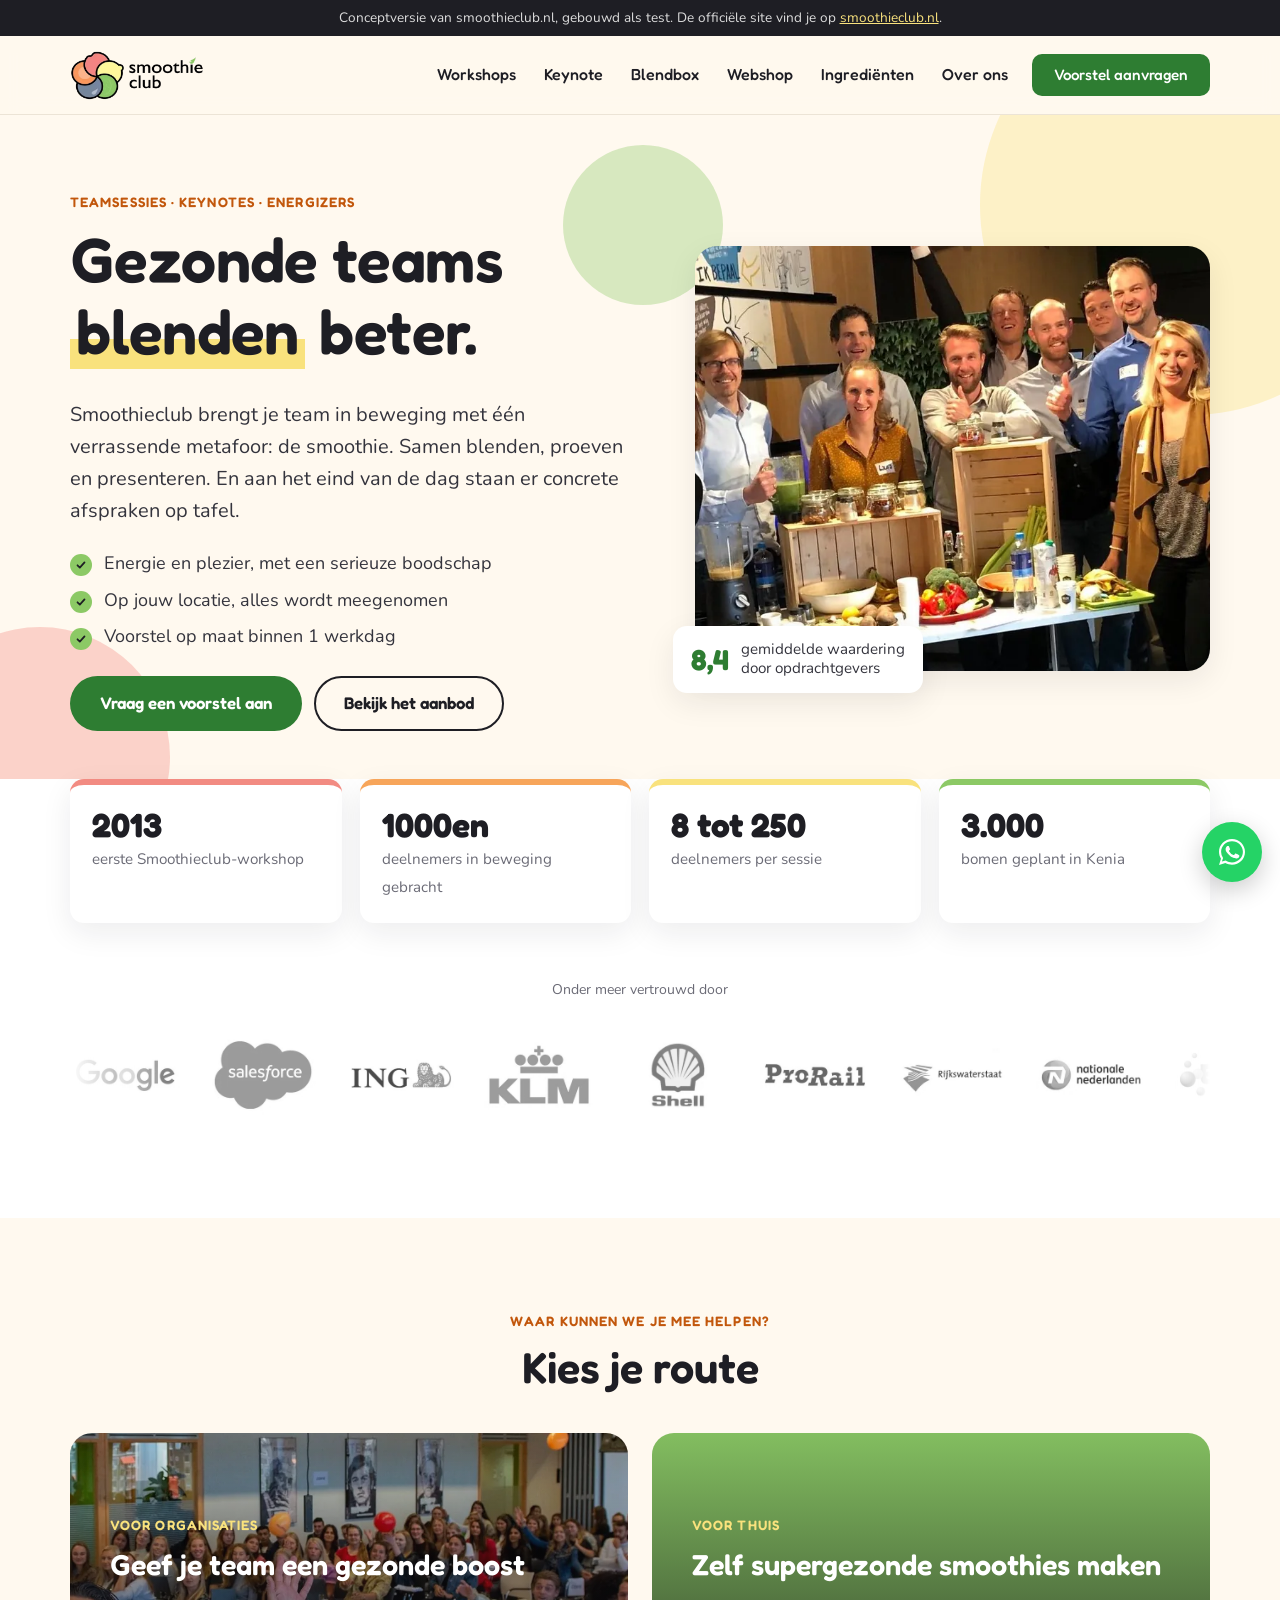
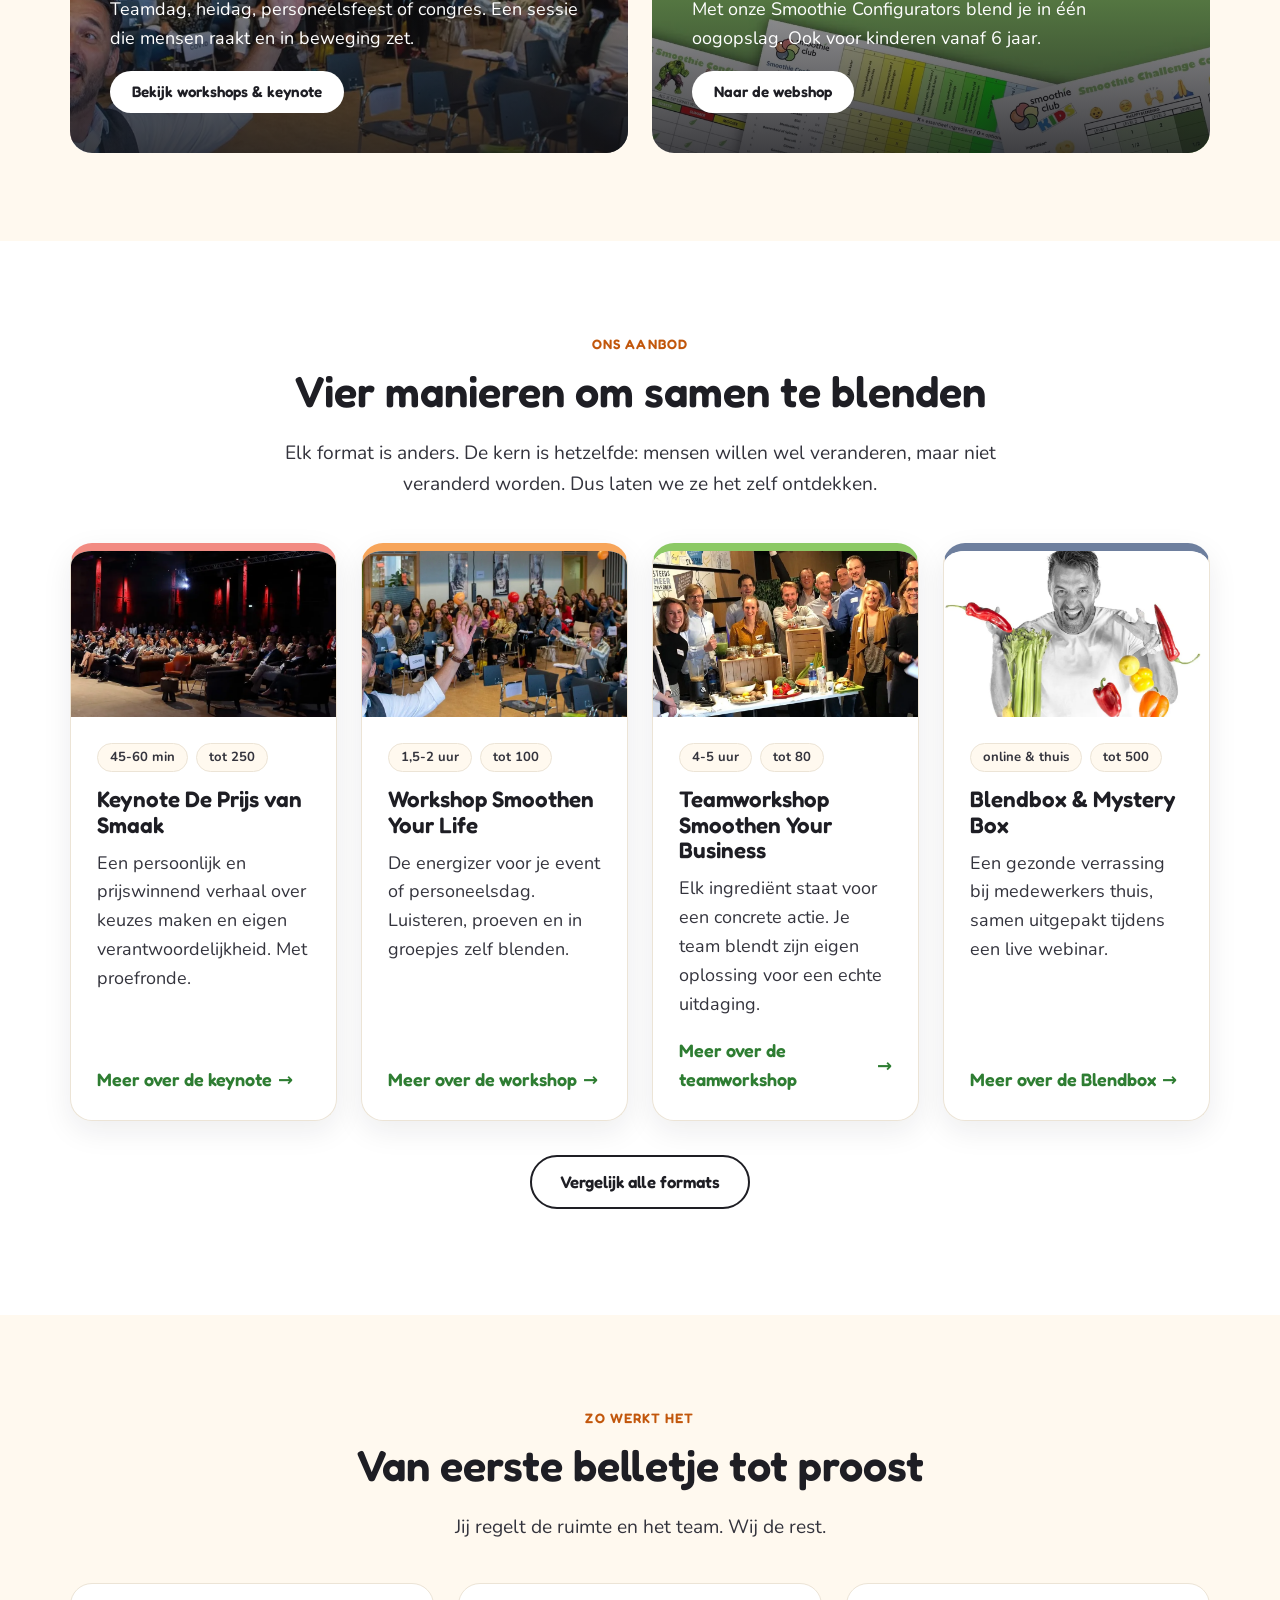
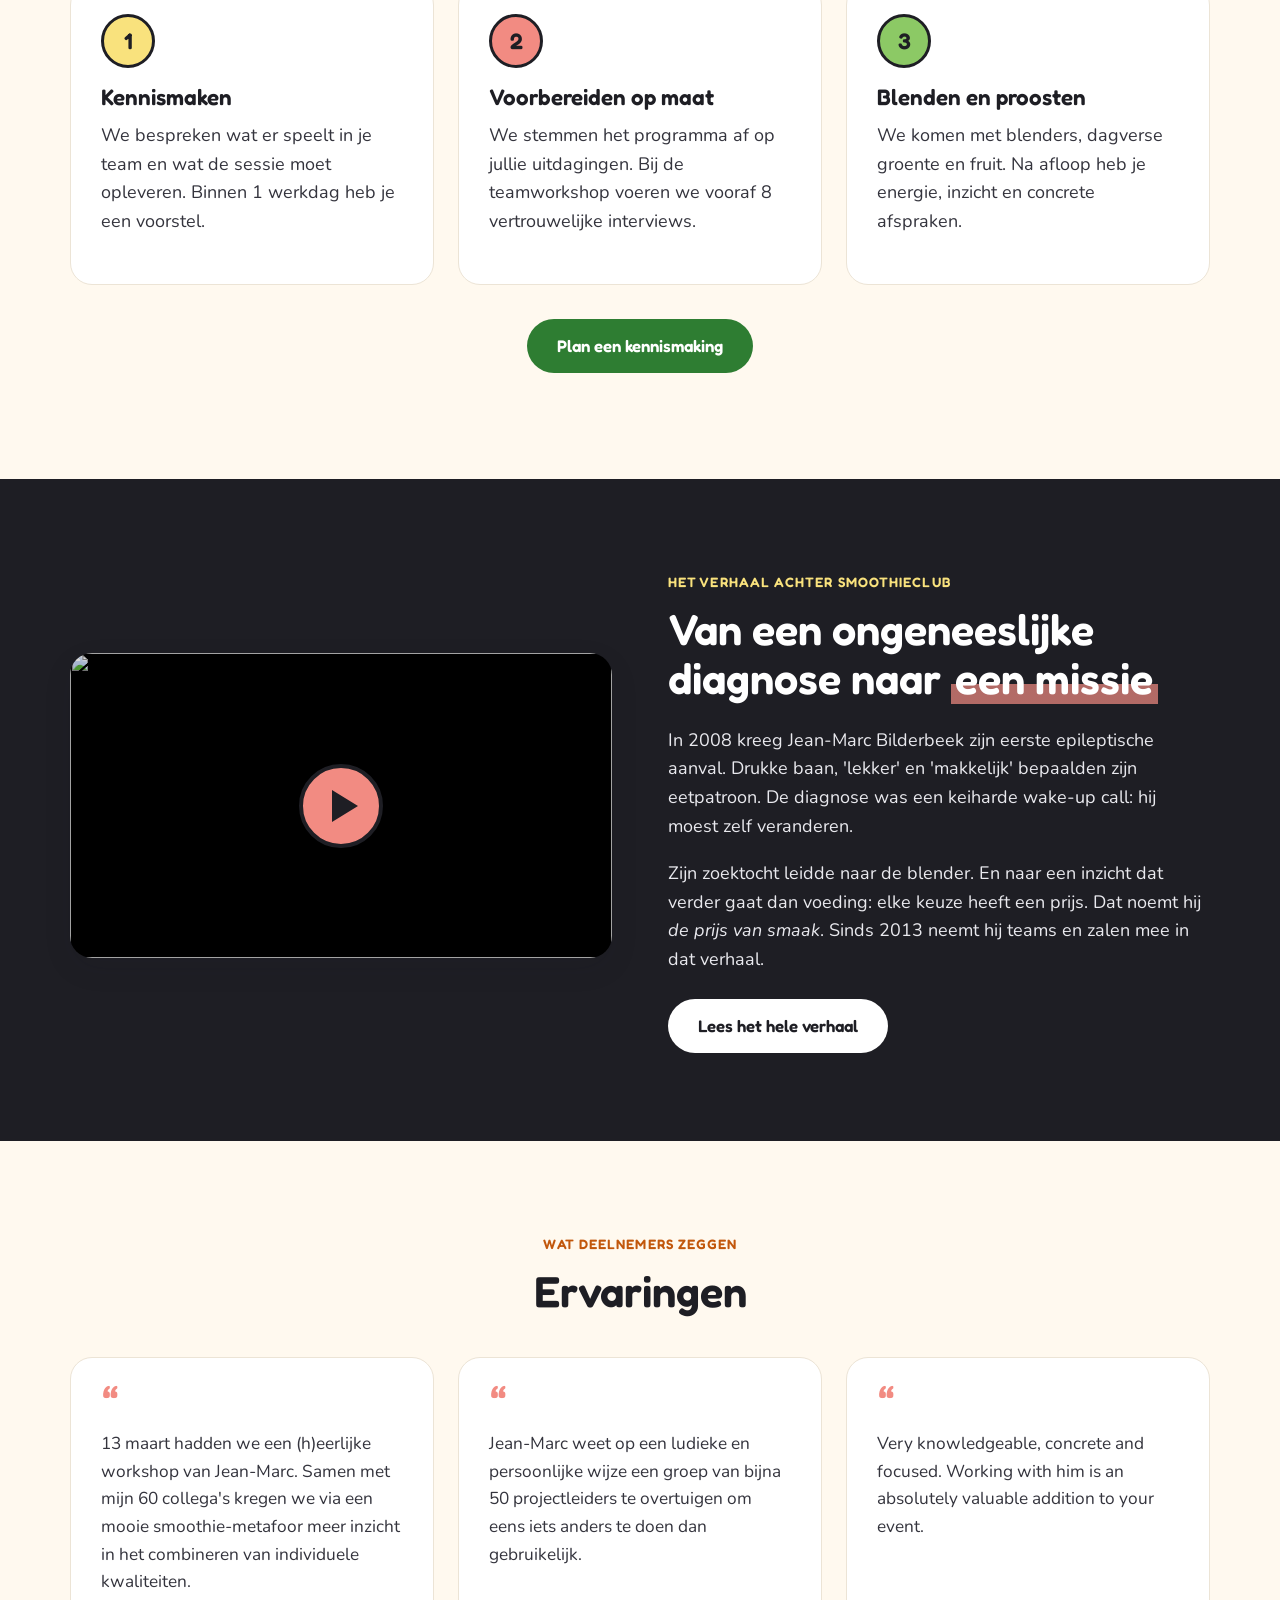
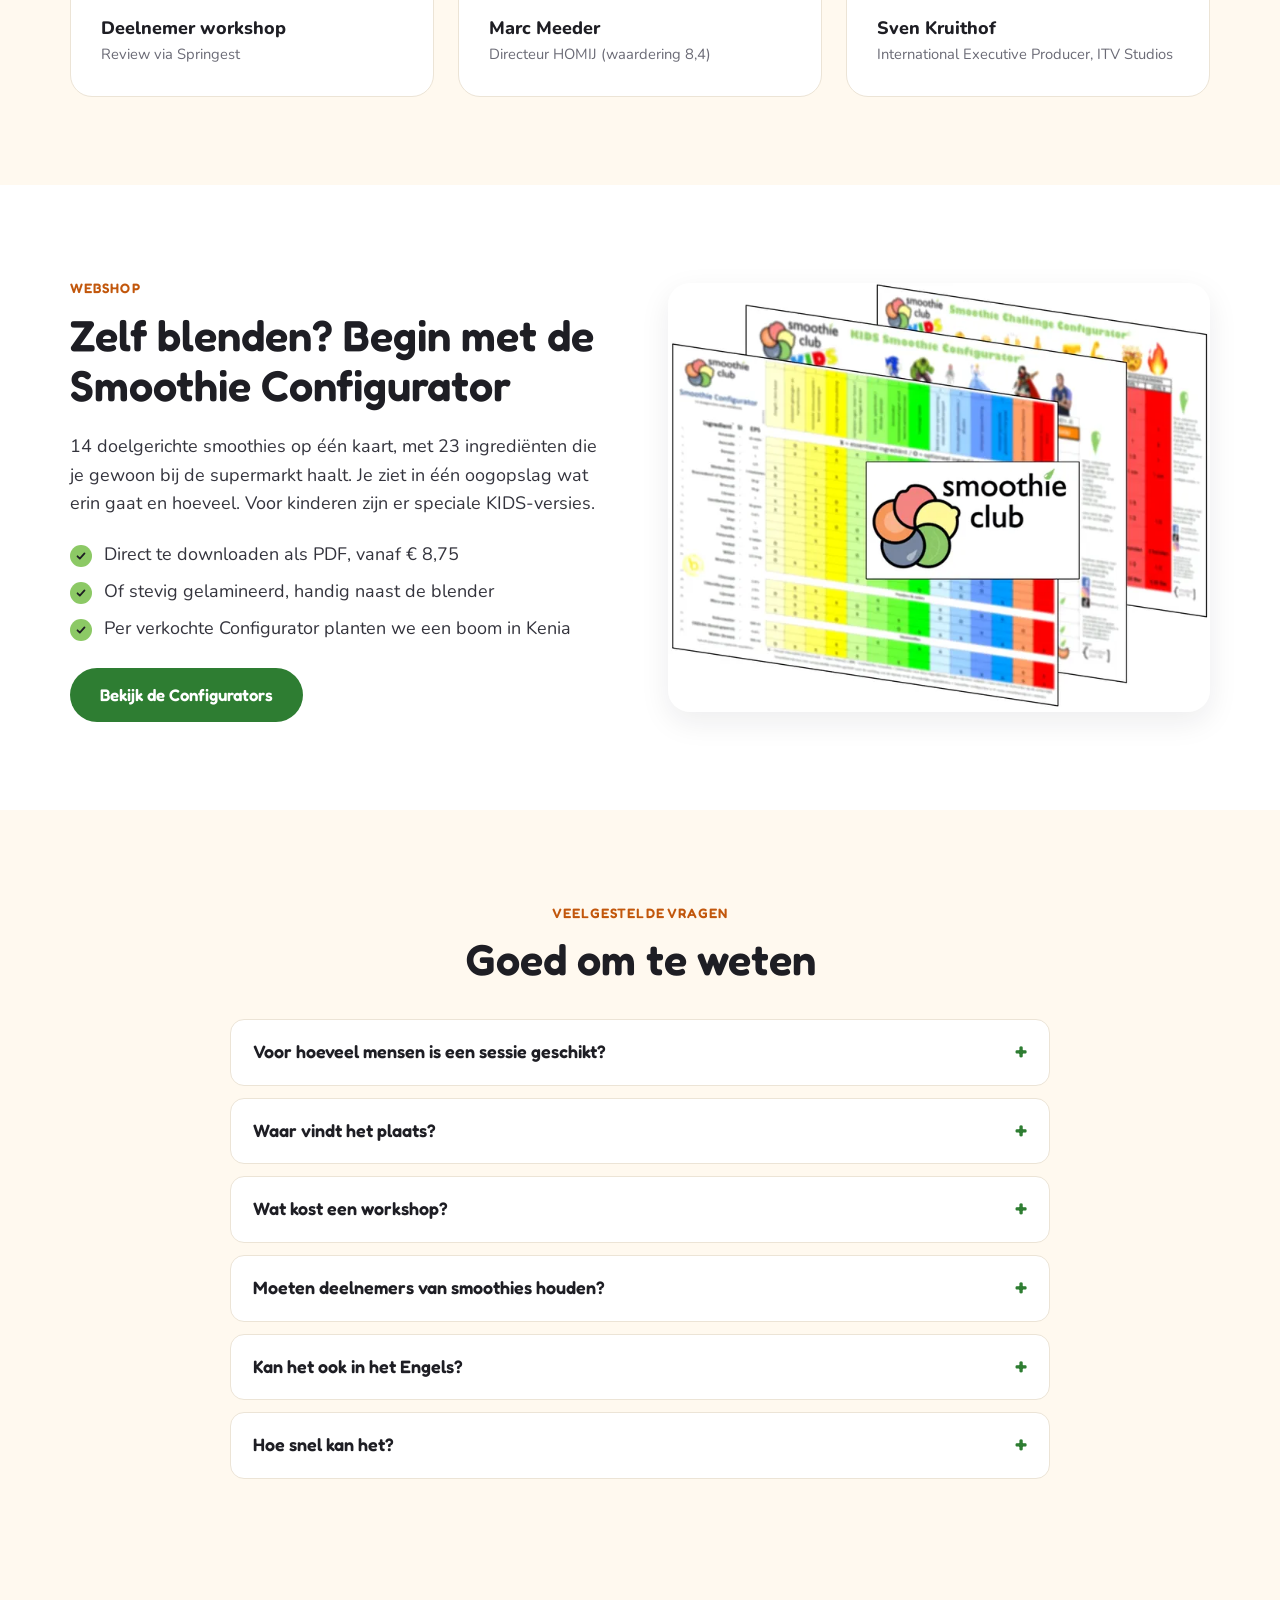
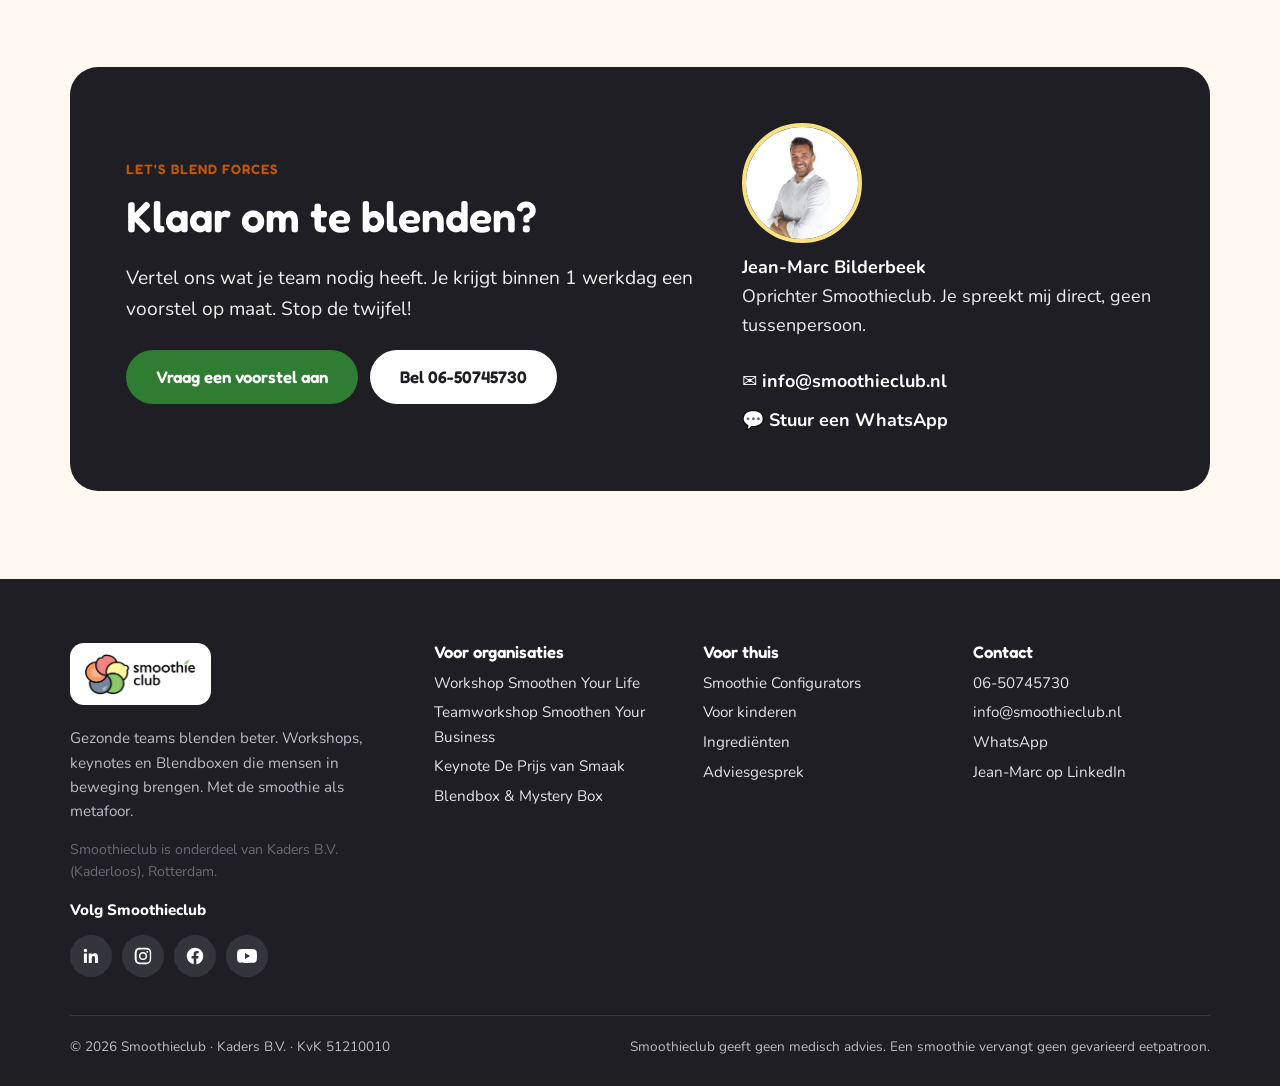
==== commit eddb8b49: "Social-iconen toegevoegd (LinkedIn, Instagram, Facebook, YouTube) in footer en op contactpagina, plu" ====
--- a/index.html
+++ b/index.html
@@ -17,7 +17,7 @@
 <link rel="preconnect" href="https://fonts.gstatic.com" crossorigin>
 <link href="https://fonts.googleapis.com/css2?family=Fredoka:wght@500;600&family=Nunito:wght@400;700;800&display=swap" rel="stylesheet">
 <link rel="stylesheet" href="assets/css/style.css">
-<script type="application/ld+json">[{"@context": "https://schema.org", "@type": "Organization", "name": "Smoothieclub", "url": "https://www.smoothieclub.nl", "logo": "assets/img/logo.webp", "email": "info@smoothieclub.nl", "telephone": "+31650745730", "foundingDate": "2013", "founder": {"@type": "Person", "name": "Jean-Marc Bilderbeek"}, "parentOrganization": {"@type": "Organization", "name": "Kaders B.V."}, "address": {"@type": "PostalAddress", "addressLocality": "Rotterdam", "addressCountry": "NL"}}, {"@context": "https://schema.org", "@type": "FAQPage", "mainEntity": [{"@type": "Question", "name": "Voor hoeveel mensen is een sessie geschikt?", "acceptedAnswer": {"@type": "Answer", "text": "Van een managementteam van 8 tot een zaal van 250. De teamworkshop werkt het best tot 80 deelnemers, de workshop Smoothen Your Life tot 100 en de keynote tot 250. Online met de Mystery Box kan zelfs tot 500."}}, {"@type": "Question", "name": "Waar vindt het plaats?", "acceptedAnswer": {"@type": "Answer", "text": "Op iedere locatie in Nederland: bij jullie op kantoor, op de hei of in een zaal. Jij regelt de ruimte en het team, wij nemen de blenders, verse groente en fruit en alle materialen mee. We bouwen zelf op en af."}}, {"@type": "Question", "name": "Wat kost een workshop?", "acceptedAnswer": {"@type": "Answer", "text": "Dat hangt af van het format en de groepsgrootte. Reistijd, groente, fruit, blenders, materialen en de voorbespreking zitten er altijd bij in. Geen verrassingen achteraf. Vraag een voorstel aan en je hebt binnen 1 werkdag een prijs."}}, {"@type": "Question", "name": "Moeten deelnemers van smoothies houden?", "acceptedAnswer": {"@type": "Answer", "text": "Nee. De smoothie is de metafoor, niet het doel. Het gaat om samenwerken, keuzes maken en verantwoordelijkheid nemen. Wel wordt er volop geproefd, gelachen en geproost op een gezonde samenwerking."}}, {"@type": "Question", "name": "Kan het ook in het Engels?", "acceptedAnswer": {"@type": "Answer", "text": "Ja. De keynote en de workshops zijn ook in het Engels te boeken, ideaal voor internationale teams."}}, {"@type": "Question", "name": "Hoe snel kan het?", "acceptedAnswer": {"@type": "Answer", "text": "Vaak binnen een paar weken. Bel of app even voor de actuele beschikbaarheid, dan weet je het meteen."}}]}]</script>
+<script type="application/ld+json">[{"@context": "https://schema.org", "@type": "Organization", "name": "Smoothieclub", "url": "https://www.smoothieclub.nl", "logo": "assets/img/logo.webp", "email": "info@smoothieclub.nl", "telephone": "+31650745730", "foundingDate": "2013", "founder": {"@type": "Person", "name": "Jean-Marc Bilderbeek"}, "parentOrganization": {"@type": "Organization", "name": "Kaders B.V."}, "address": {"@type": "PostalAddress", "addressLocality": "Rotterdam", "addressCountry": "NL"}, "sameAs": ["https://www.linkedin.com/company/smoothieclub/", "https://www.instagram.com/smoothieclub/", "https://www.facebook.com/smoothieclub", "https://www.youtube.com/channel/UCpndQ3--uPgfoFt1ceTe8Ew/"]}, {"@context": "https://schema.org", "@type": "FAQPage", "mainEntity": [{"@type": "Question", "name": "Voor hoeveel mensen is een sessie geschikt?", "acceptedAnswer": {"@type": "Answer", "text": "Van een managementteam van 8 tot een zaal van 250. De teamworkshop werkt het best tot 80 deelnemers, de workshop Smoothen Your Life tot 100 en de keynote tot 250. Online met de Mystery Box kan zelfs tot 500."}}, {"@type": "Question", "name": "Waar vindt het plaats?", "acceptedAnswer": {"@type": "Answer", "text": "Op iedere locatie in Nederland: bij jullie op kantoor, op de hei of in een zaal. Jij regelt de ruimte en het team, wij nemen de blenders, verse groente en fruit en alle materialen mee. We bouwen zelf op en af."}}, {"@type": "Question", "name": "Wat kost een workshop?", "acceptedAnswer": {"@type": "Answer", "text": "Dat hangt af van het format en de groepsgrootte. Reistijd, groente, fruit, blenders, materialen en de voorbespreking zitten er altijd bij in. Geen verrassingen achteraf. Vraag een voorstel aan en je hebt binnen 1 werkdag een prijs."}}, {"@type": "Question", "name": "Moeten deelnemers van smoothies houden?", "acceptedAnswer": {"@type": "Answer", "text": "Nee. De smoothie is de metafoor, niet het doel. Het gaat om samenwerken, keuzes maken en verantwoordelijkheid nemen. Wel wordt er volop geproefd, gelachen en geproost op een gezonde samenwerking."}}, {"@type": "Question", "name": "Kan het ook in het Engels?", "acceptedAnswer": {"@type": "Answer", "text": "Ja. De keynote en de workshops zijn ook in het Engels te boeken, ideaal voor internationale teams."}}, {"@type": "Question", "name": "Hoe snel kan het?", "acceptedAnswer": {"@type": "Answer", "text": "Vaak binnen een paar weken. Bel of app even voor de actuele beschikbaarheid, dan weet je het meteen."}}]}]</script>
 </head>
 <body>
 <a class="skip" href="#inhoud">Naar de inhoud</a>
@@ -229,6 +229,8 @@
       <a class="logo-wit" href="index.html"><img src="assets/img/logo.webp" alt="Smoothieclub" width="480" height="178"></a>
       <p>Gezonde teams blenden beter. Workshops, keynotes en Blendboxen die mensen in beweging brengen. Met de smoothie als metafoor.</p>
       <p class="klein">Smoothieclub is onderdeel van Kaders B.V. (Kaderloos), Rotterdam.</p>
+      <p style="margin:14px 0 8px;color:#fff;font-weight:800">Volg Smoothieclub</p>
+      <ul class="social"><li><a href="https://www.linkedin.com/company/smoothieclub/" rel="noopener" target="_blank" aria-label="Smoothieclub op LinkedIn"><svg viewBox="0 0 24 24" aria-hidden="true"><path d="M20.4 20.5h-3.6v-5.6c0-1.3 0-3-1.8-3s-2.1 1.4-2.1 2.9v5.7H9.3V9h3.4v1.6h.1c.5-.9 1.6-1.8 3.4-1.8 3.6 0 4.3 2.4 4.3 5.5v6.2zM5.3 7.4a2.1 2.1 0 1 1 0-4.2 2.1 2.1 0 0 1 0 4.2zM7.1 20.5H3.5V9h3.6v11.5z"/></svg></a></li><li><a href="https://www.instagram.com/smoothieclub/" rel="noopener" target="_blank" aria-label="Smoothieclub op Instagram"><svg viewBox="0 0 24 24" aria-hidden="true"><path d="M12 7.2a4.8 4.8 0 1 0 0 9.6 4.8 4.8 0 0 0 0-9.6zm0 7.9a3.1 3.1 0 1 1 0-6.2 3.1 3.1 0 0 1 0 6.2zm6.1-8.1a1.1 1.1 0 1 1-2.2 0 1.1 1.1 0 0 1 2.2 0zM21.9 8c-.1-1.6-.4-3-1.6-4.2S17.6 2.2 16 2.1C14.4 2 9.6 2 8 2.1 6.4 2.2 5 2.5 3.8 3.7S2.2 6.4 2.1 8C2 9.6 2 14.4 2.1 16c.1 1.6.4 3 1.6 4.2s2.6 1.5 4.2 1.6c1.6.1 6.4.1 8 0 1.6-.1 3-.4 4.2-1.6s1.5-2.6 1.6-4.2c.1-1.6.1-6.4 0-8zm-2.1 9.7a3.2 3.2 0 0 1-1.8 1.8c-1.3.5-4.3.4-5.7.4s-4.4.1-5.7-.4a3.2 3.2 0 0 1-1.8-1.8c-.5-1.3-.4-4.3-.4-5.7s-.1-4.4.4-5.7A3.2 3.2 0 0 1 6.6 4.5c1.3-.5 4.3-.4 5.7-.4s4.4-.1 5.7.4a3.2 3.2 0 0 1 1.8 1.8c.5 1.3.4 4.3.4 5.7s.1 4.4-.4 5.7z"/></svg></a></li><li><a href="https://www.facebook.com/smoothieclub" rel="noopener" target="_blank" aria-label="Smoothieclub op Facebook"><svg viewBox="0 0 24 24" aria-hidden="true"><path d="M22 12a10 10 0 1 0-11.6 9.9v-7H7.9V12h2.5V9.8c0-2.5 1.5-3.9 3.8-3.9 1.1 0 2.2.2 2.2.2v2.5h-1.3c-1.2 0-1.6.8-1.6 1.6V12h2.8l-.4 2.9h-2.3v7A10 10 0 0 0 22 12z"/></svg></a></li><li><a href="https://www.youtube.com/channel/UCpndQ3--uPgfoFt1ceTe8Ew/" rel="noopener" target="_blank" aria-label="Smoothieclub op YouTube"><svg viewBox="0 0 24 24" aria-hidden="true"><path d="M23.5 6.2a3 3 0 0 0-2.1-2.1C19.5 3.6 12 3.6 12 3.6s-7.5 0-9.4.5A3 3 0 0 0 .5 6.2 31 31 0 0 0 0 12a31 31 0 0 0 .5 5.8 3 3 0 0 0 2.1 2.1c1.9.5 9.4.5 9.4.5s7.5 0 9.4-.5a3 3 0 0 0 2.1-2.1A31 31 0 0 0 24 12a31 31 0 0 0-.5-5.8zM9.6 15.6V8.4l6.2 3.6-6.2 3.6z"/></svg></a></li></ul>
     </div>
     <div>
       <h4>Voor organisaties</h4>
@@ -254,8 +256,7 @@
         <li><a href="tel:+31650745730">06-50745730</a></li>
         <li><a href="mailto:info@smoothieclub.nl">info@smoothieclub.nl</a></li>
         <li><a href="https://wa.me/31650745730?text=Hoi%20Jean-Marc%2C%20ik%20heb%20een%20vraag%20over%20Smoothieclub" rel="noopener">WhatsApp</a></li>
-        <li><a href="https://www.youtube.com/c/JeanMarcBilderbeek" rel="noopener">YouTube</a></li>
-        <li><a href="https://www.linkedin.com/in/jmbilderbeek" rel="noopener">LinkedIn</a></li>
+        <li><a href="https://www.linkedin.com/in/jmbilderbeek" rel="noopener">Jean-Marc op LinkedIn</a></li>
       </ul>
     </div>
     <div class="onder">
--- a/assets/css/style.css
+++ b/assets/css/style.css
@@ -248,3 +248,10 @@
 .reveal{opacity:0;transform:translateY(18px);transition:opacity .6s,transform .6s}
 .reveal.zichtbaar{opacity:1;transform:none}
 @media (prefers-reduced-motion:reduce){.reveal{opacity:1;transform:none;transition:none}}
+
+/* social-iconen */
+.social{list-style:none;padding:0;margin:0;display:flex;gap:10px;flex-wrap:wrap}
+.social a{width:42px;height:42px;border-radius:50%;display:grid;place-items:center;background:#34343d;transition:background .15s,transform .15s}
+.social a:hover{background:var(--groen-d);transform:translateY(-2px)}
+.social svg{width:20px;height:20px;fill:#fff}
+.social.donker a{background:var(--inkt)}
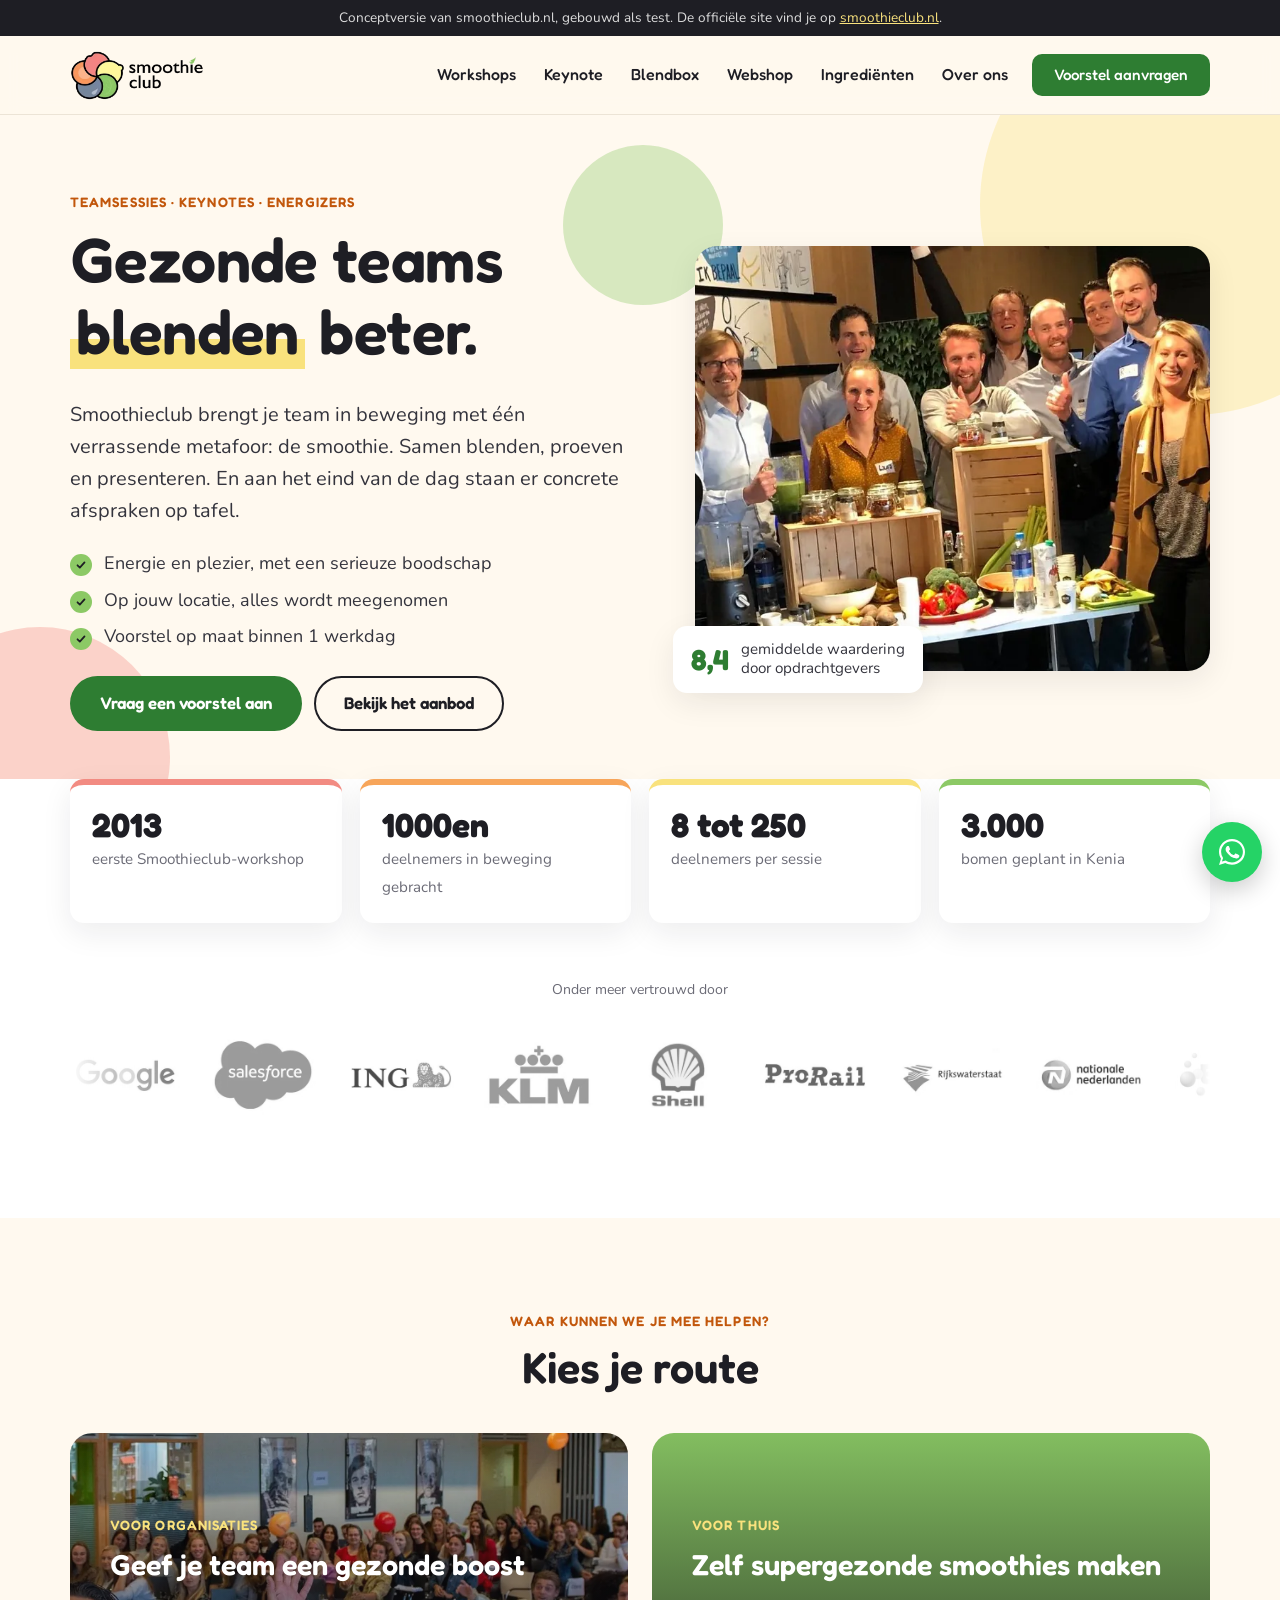
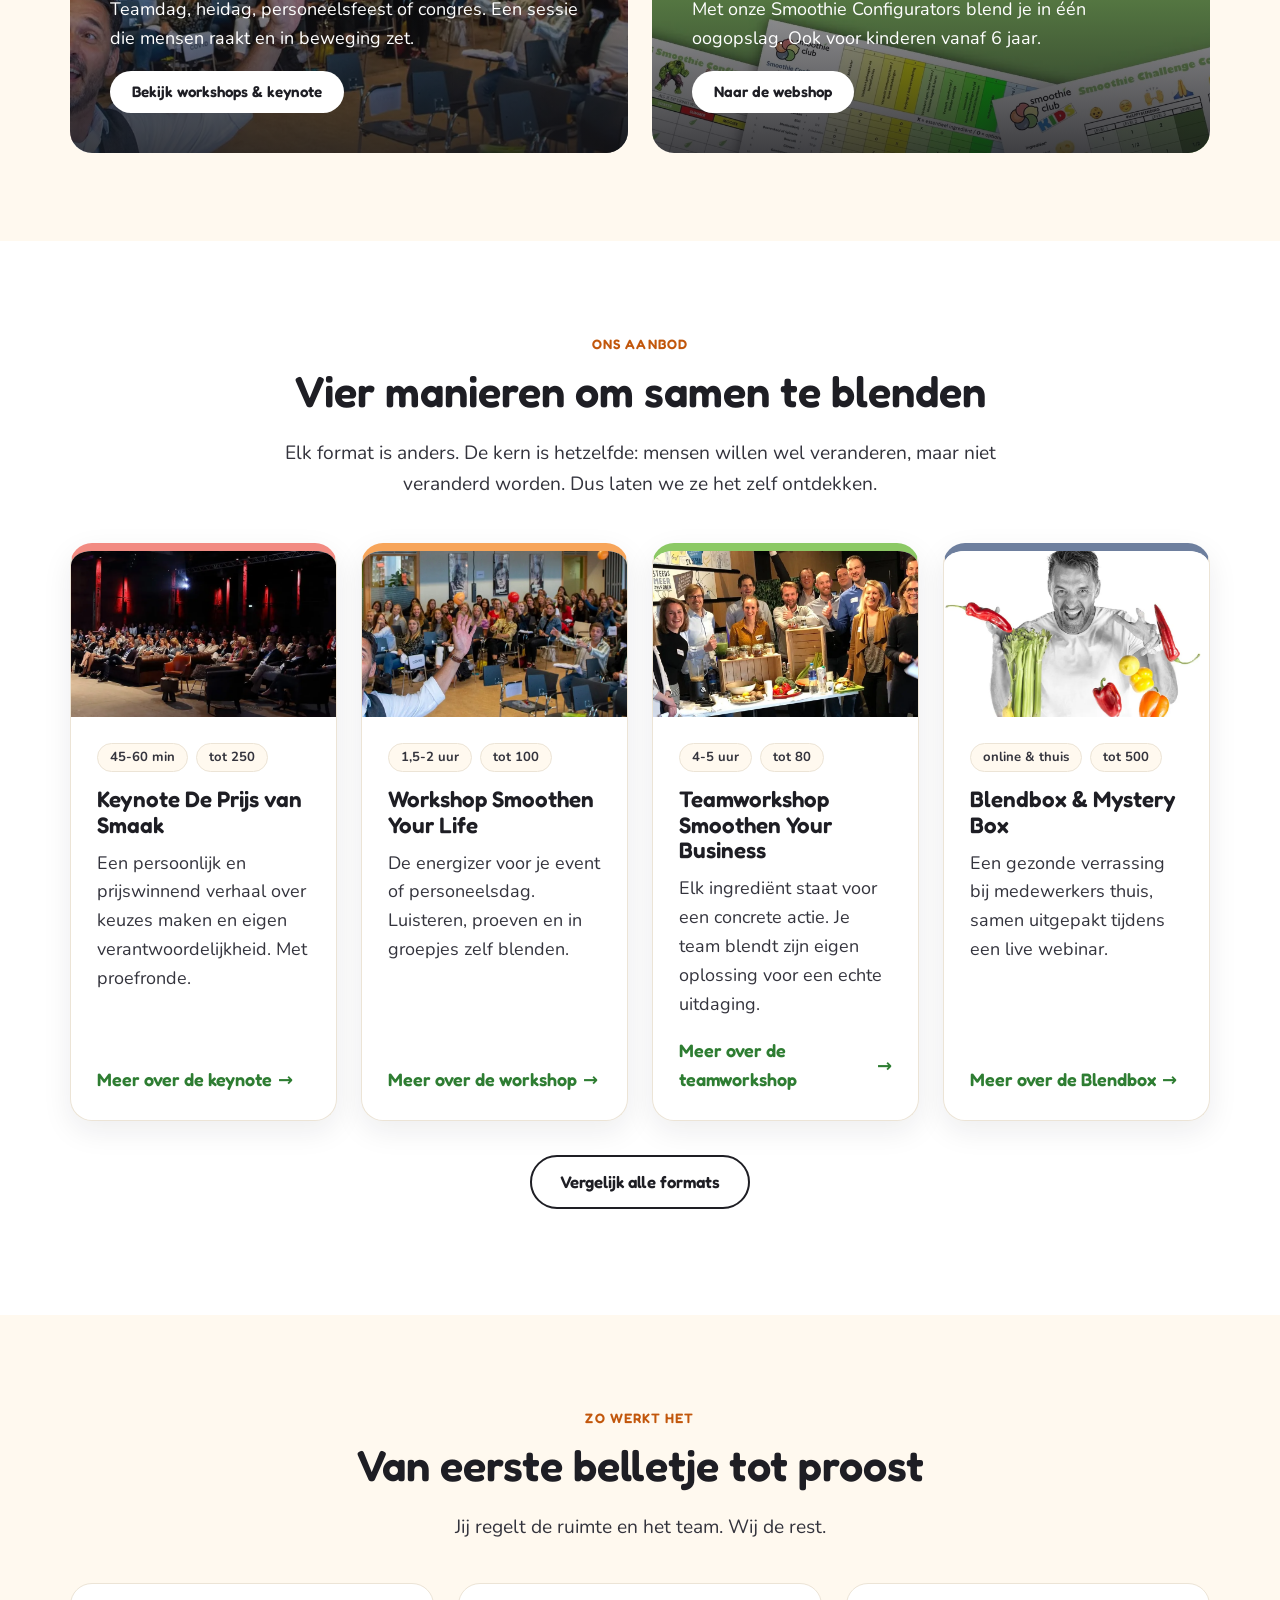
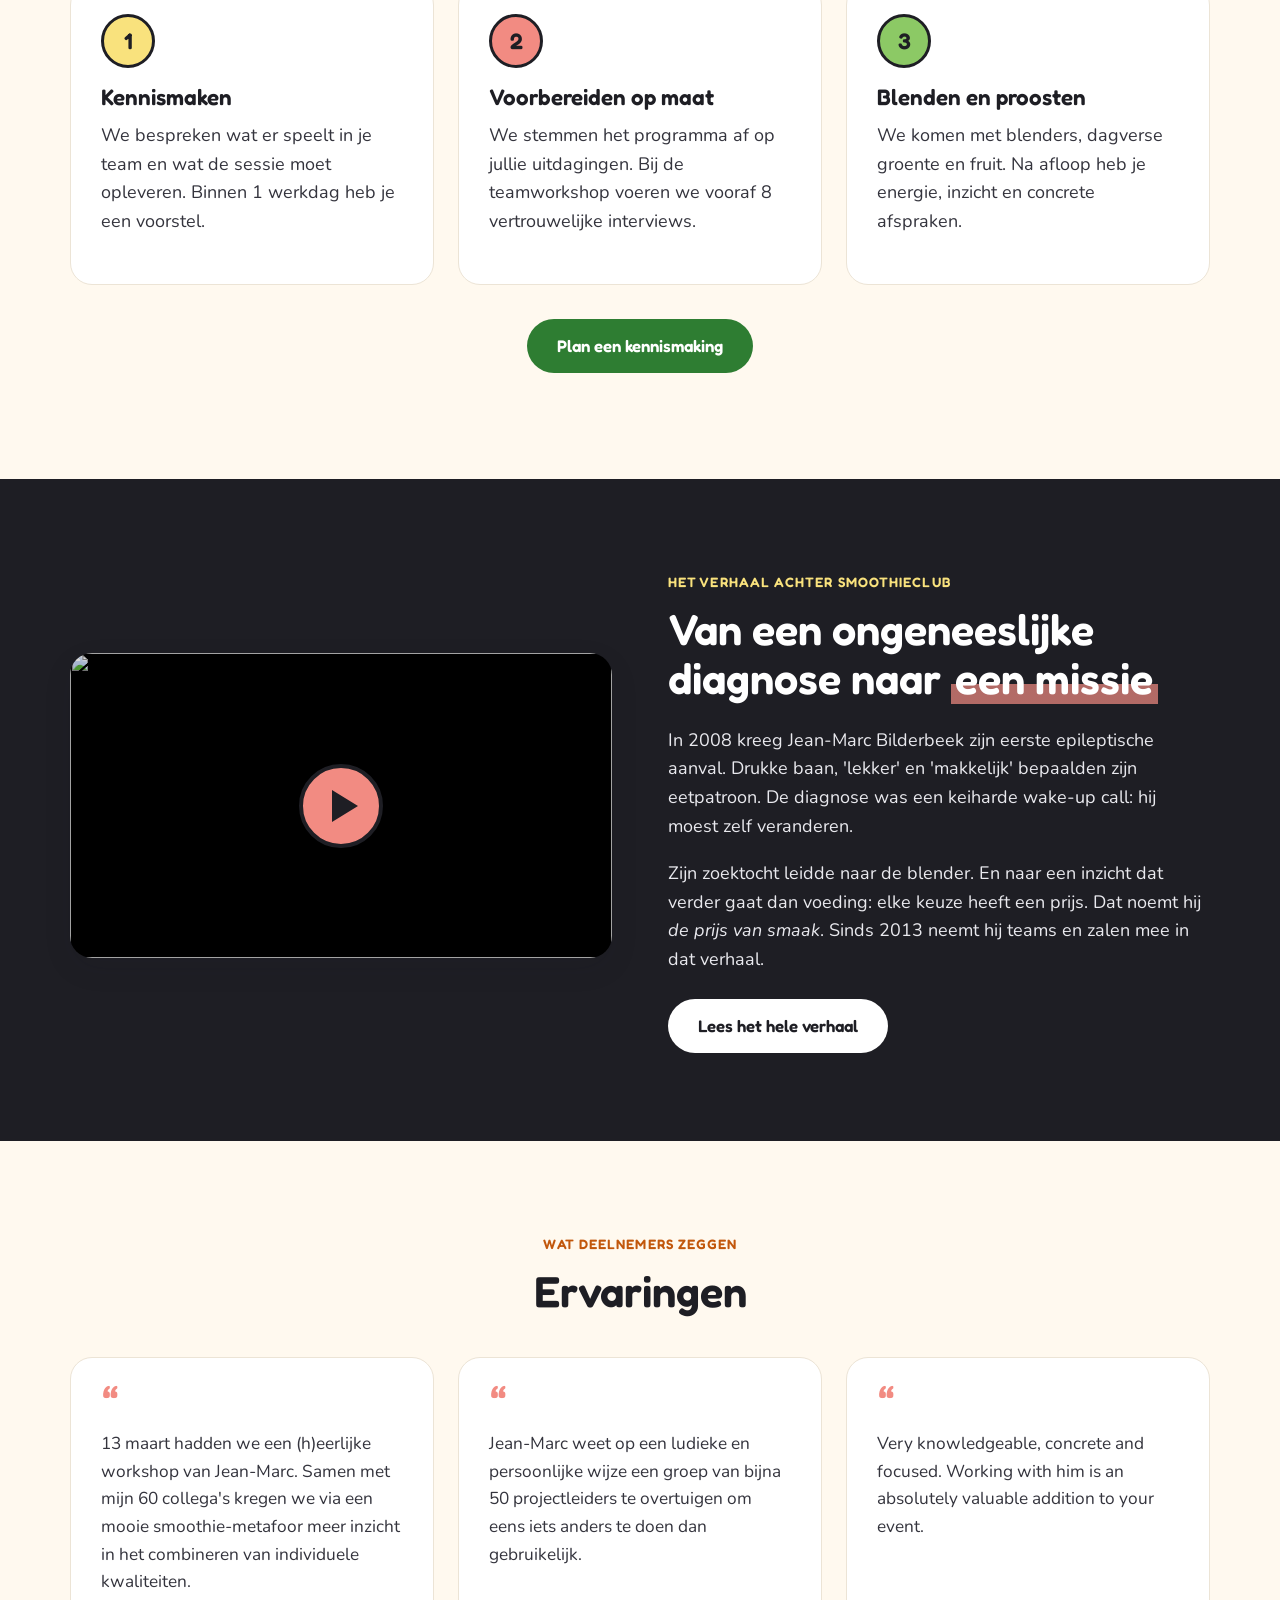
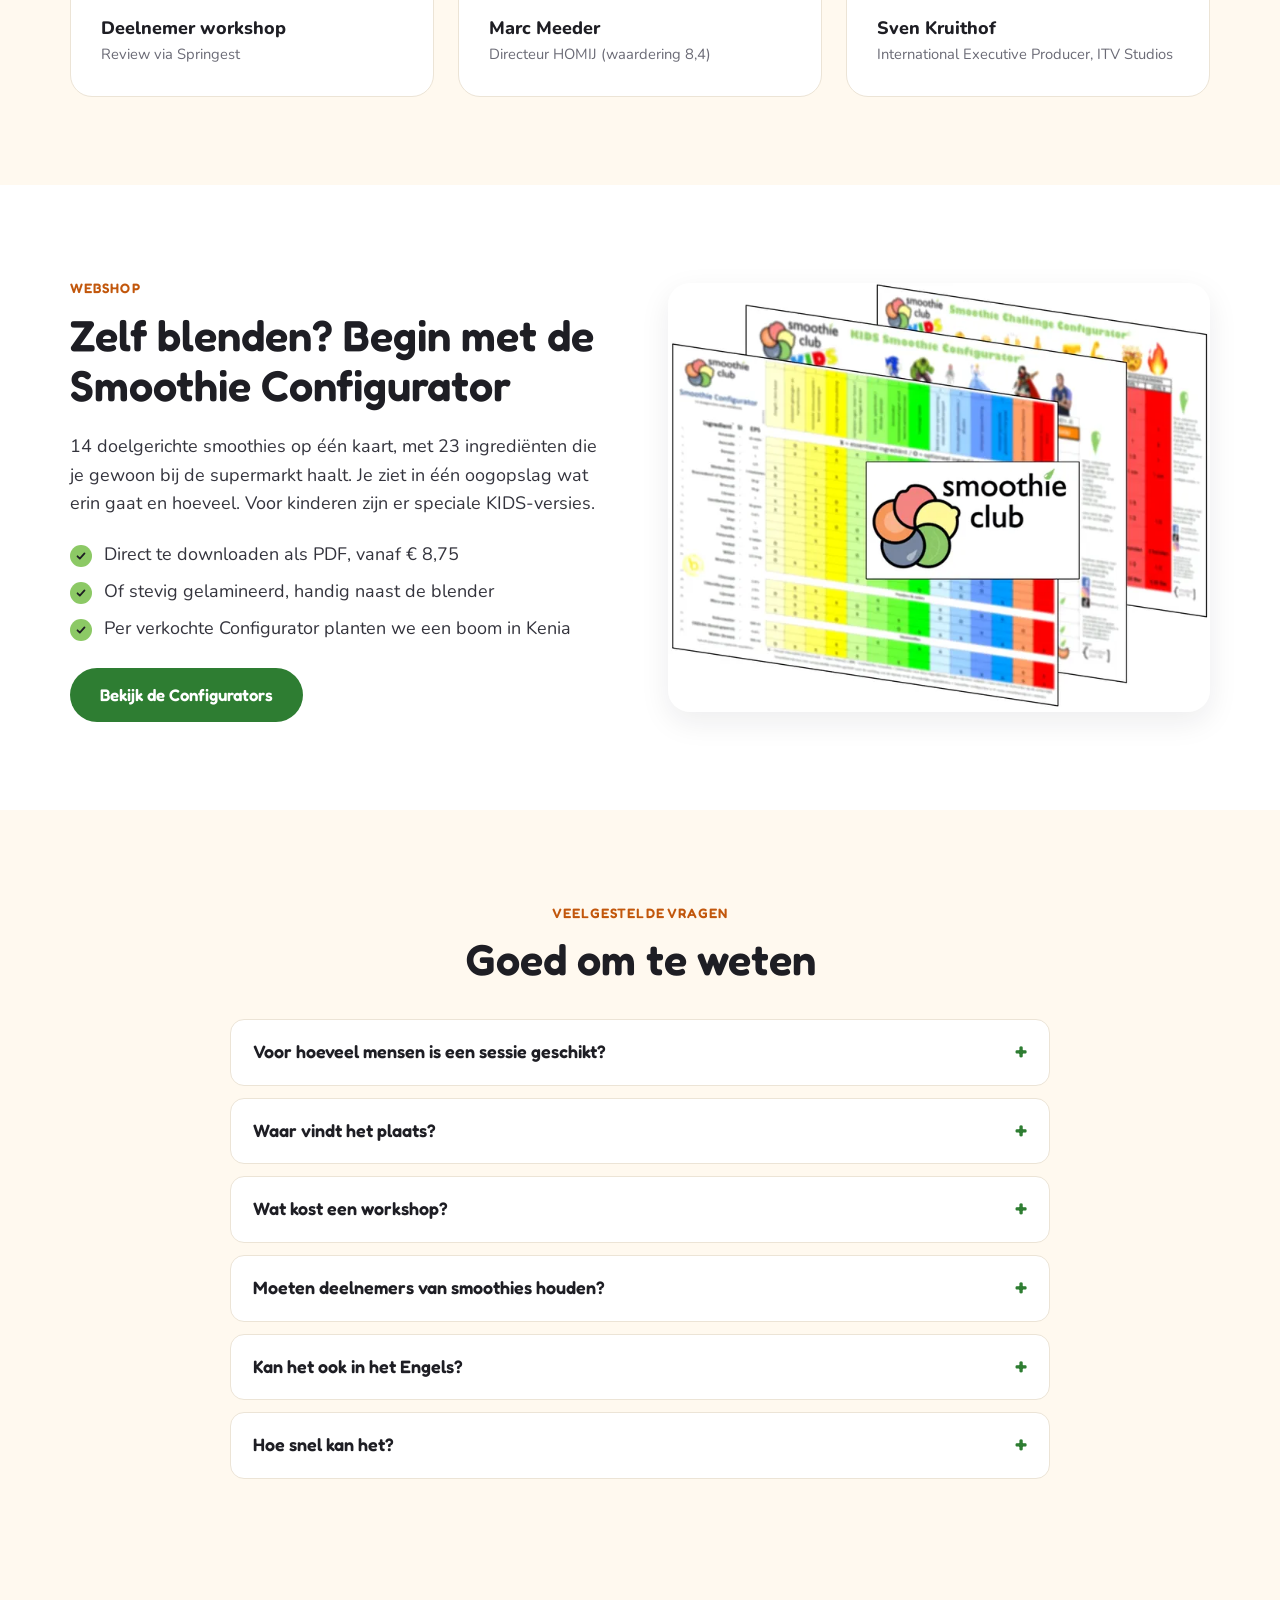
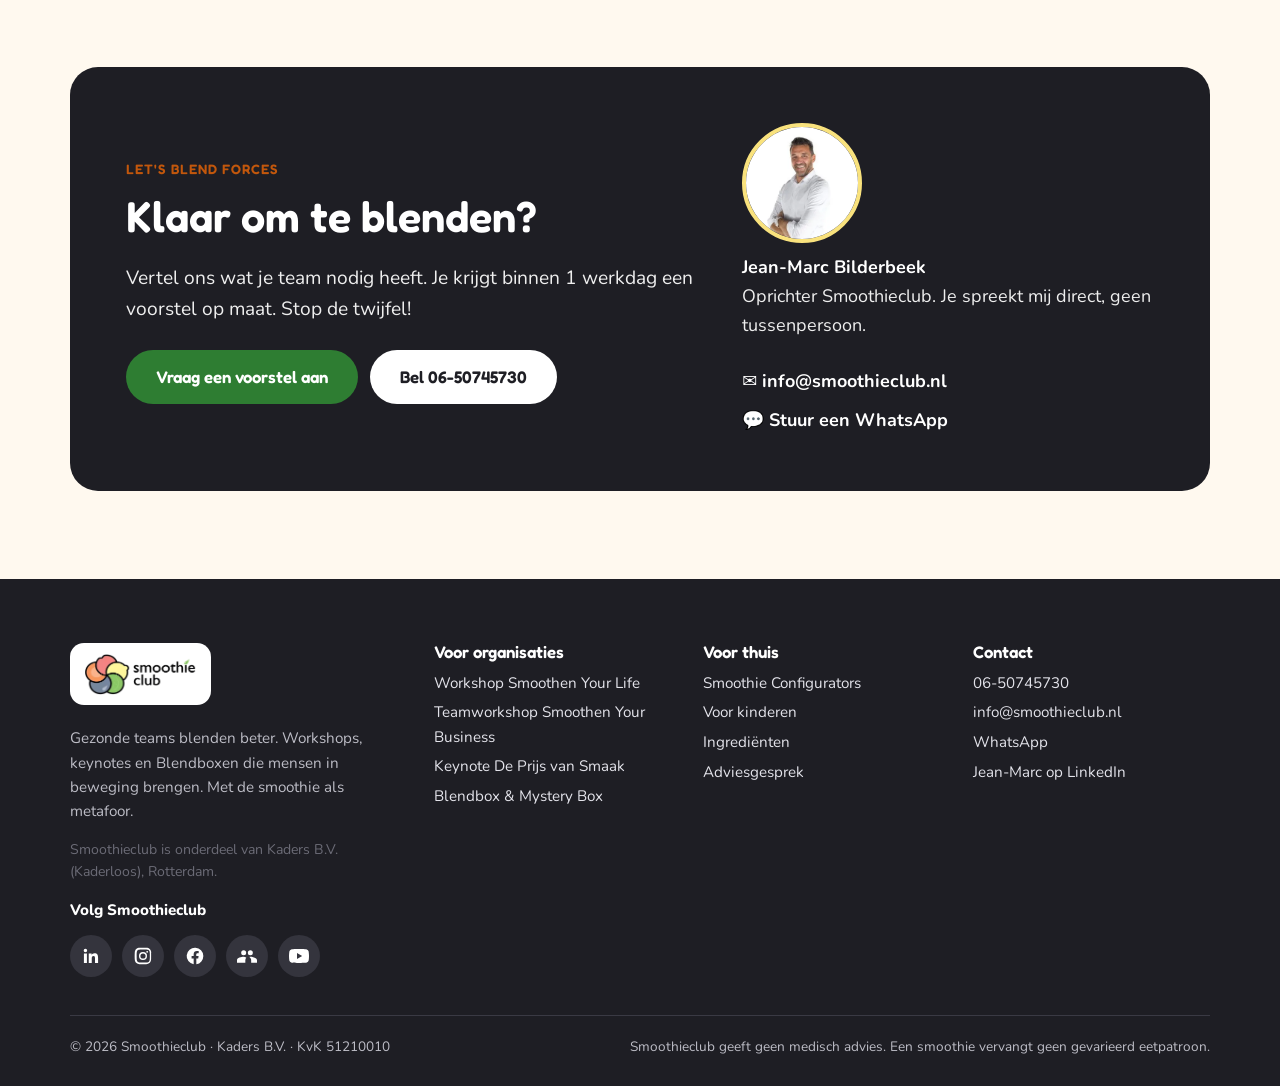
==== commit b4a26aa7: "Facebook-groep toegevoegd aan social-iconen en contactpagina Co-Authored-By: Claude Opus 5.5 <norepl" ====
--- a/index.html
+++ b/index.html
@@ -17,7 +17,7 @@
 <link rel="preconnect" href="https://fonts.gstatic.com" crossorigin>
 <link href="https://fonts.googleapis.com/css2?family=Fredoka:wght@500;600&family=Nunito:wght@400;700;800&display=swap" rel="stylesheet">
 <link rel="stylesheet" href="assets/css/style.css">
-<script type="application/ld+json">[{"@context": "https://schema.org", "@type": "Organization", "name": "Smoothieclub", "url": "https://www.smoothieclub.nl", "logo": "assets/img/logo.webp", "email": "info@smoothieclub.nl", "telephone": "+31650745730", "foundingDate": "2013", "founder": {"@type": "Person", "name": "Jean-Marc Bilderbeek"}, "parentOrganization": {"@type": "Organization", "name": "Kaders B.V."}, "address": {"@type": "PostalAddress", "addressLocality": "Rotterdam", "addressCountry": "NL"}, "sameAs": ["https://www.linkedin.com/company/smoothieclub/", "https://www.instagram.com/smoothieclub/", "https://www.facebook.com/smoothieclub", "https://www.youtube.com/channel/UCpndQ3--uPgfoFt1ceTe8Ew/"]}, {"@context": "https://schema.org", "@type": "FAQPage", "mainEntity": [{"@type": "Question", "name": "Voor hoeveel mensen is een sessie geschikt?", "acceptedAnswer": {"@type": "Answer", "text": "Van een managementteam van 8 tot een zaal van 250. De teamworkshop werkt het best tot 80 deelnemers, de workshop Smoothen Your Life tot 100 en de keynote tot 250. Online met de Mystery Box kan zelfs tot 500."}}, {"@type": "Question", "name": "Waar vindt het plaats?", "acceptedAnswer": {"@type": "Answer", "text": "Op iedere locatie in Nederland: bij jullie op kantoor, op de hei of in een zaal. Jij regelt de ruimte en het team, wij nemen de blenders, verse groente en fruit en alle materialen mee. We bouwen zelf op en af."}}, {"@type": "Question", "name": "Wat kost een workshop?", "acceptedAnswer": {"@type": "Answer", "text": "Dat hangt af van het format en de groepsgrootte. Reistijd, groente, fruit, blenders, materialen en de voorbespreking zitten er altijd bij in. Geen verrassingen achteraf. Vraag een voorstel aan en je hebt binnen 1 werkdag een prijs."}}, {"@type": "Question", "name": "Moeten deelnemers van smoothies houden?", "acceptedAnswer": {"@type": "Answer", "text": "Nee. De smoothie is de metafoor, niet het doel. Het gaat om samenwerken, keuzes maken en verantwoordelijkheid nemen. Wel wordt er volop geproefd, gelachen en geproost op een gezonde samenwerking."}}, {"@type": "Question", "name": "Kan het ook in het Engels?", "acceptedAnswer": {"@type": "Answer", "text": "Ja. De keynote en de workshops zijn ook in het Engels te boeken, ideaal voor internationale teams."}}, {"@type": "Question", "name": "Hoe snel kan het?", "acceptedAnswer": {"@type": "Answer", "text": "Vaak binnen een paar weken. Bel of app even voor de actuele beschikbaarheid, dan weet je het meteen."}}]}]</script>
+<script type="application/ld+json">[{"@context": "https://schema.org", "@type": "Organization", "name": "Smoothieclub", "url": "https://www.smoothieclub.nl", "logo": "assets/img/logo.webp", "email": "info@smoothieclub.nl", "telephone": "+31650745730", "foundingDate": "2013", "founder": {"@type": "Person", "name": "Jean-Marc Bilderbeek"}, "parentOrganization": {"@type": "Organization", "name": "Kaders B.V."}, "address": {"@type": "PostalAddress", "addressLocality": "Rotterdam", "addressCountry": "NL"}, "sameAs": ["https://www.linkedin.com/company/smoothieclub/", "https://www.instagram.com/smoothieclub/", "https://www.facebook.com/smoothieclub", "https://www.facebook.com/groups/493784564004776", "https://www.youtube.com/channel/UCpndQ3--uPgfoFt1ceTe8Ew/"]}, {"@context": "https://schema.org", "@type": "FAQPage", "mainEntity": [{"@type": "Question", "name": "Voor hoeveel mensen is een sessie geschikt?", "acceptedAnswer": {"@type": "Answer", "text": "Van een managementteam van 8 tot een zaal van 250. De teamworkshop werkt het best tot 80 deelnemers, de workshop Smoothen Your Life tot 100 en de keynote tot 250. Online met de Mystery Box kan zelfs tot 500."}}, {"@type": "Question", "name": "Waar vindt het plaats?", "acceptedAnswer": {"@type": "Answer", "text": "Op iedere locatie in Nederland: bij jullie op kantoor, op de hei of in een zaal. Jij regelt de ruimte en het team, wij nemen de blenders, verse groente en fruit en alle materialen mee. We bouwen zelf op en af."}}, {"@type": "Question", "name": "Wat kost een workshop?", "acceptedAnswer": {"@type": "Answer", "text": "Dat hangt af van het format en de groepsgrootte. Reistijd, groente, fruit, blenders, materialen en de voorbespreking zitten er altijd bij in. Geen verrassingen achteraf. Vraag een voorstel aan en je hebt binnen 1 werkdag een prijs."}}, {"@type": "Question", "name": "Moeten deelnemers van smoothies houden?", "acceptedAnswer": {"@type": "Answer", "text": "Nee. De smoothie is de metafoor, niet het doel. Het gaat om samenwerken, keuzes maken en verantwoordelijkheid nemen. Wel wordt er volop geproefd, gelachen en geproost op een gezonde samenwerking."}}, {"@type": "Question", "name": "Kan het ook in het Engels?", "acceptedAnswer": {"@type": "Answer", "text": "Ja. De keynote en de workshops zijn ook in het Engels te boeken, ideaal voor internationale teams."}}, {"@type": "Question", "name": "Hoe snel kan het?", "acceptedAnswer": {"@type": "Answer", "text": "Vaak binnen een paar weken. Bel of app even voor de actuele beschikbaarheid, dan weet je het meteen."}}]}]</script>
 </head>
 <body>
 <a class="skip" href="#inhoud">Naar de inhoud</a>
@@ -230,7 +230,7 @@
       <p>Gezonde teams blenden beter. Workshops, keynotes en Blendboxen die mensen in beweging brengen. Met de smoothie als metafoor.</p>
       <p class="klein">Smoothieclub is onderdeel van Kaders B.V. (Kaderloos), Rotterdam.</p>
       <p style="margin:14px 0 8px;color:#fff;font-weight:800">Volg Smoothieclub</p>
-      <ul class="social"><li><a href="https://www.linkedin.com/company/smoothieclub/" rel="noopener" target="_blank" aria-label="Smoothieclub op LinkedIn"><svg viewBox="0 0 24 24" aria-hidden="true"><path d="M20.4 20.5h-3.6v-5.6c0-1.3 0-3-1.8-3s-2.1 1.4-2.1 2.9v5.7H9.3V9h3.4v1.6h.1c.5-.9 1.6-1.8 3.4-1.8 3.6 0 4.3 2.4 4.3 5.5v6.2zM5.3 7.4a2.1 2.1 0 1 1 0-4.2 2.1 2.1 0 0 1 0 4.2zM7.1 20.5H3.5V9h3.6v11.5z"/></svg></a></li><li><a href="https://www.instagram.com/smoothieclub/" rel="noopener" target="_blank" aria-label="Smoothieclub op Instagram"><svg viewBox="0 0 24 24" aria-hidden="true"><path d="M12 7.2a4.8 4.8 0 1 0 0 9.6 4.8 4.8 0 0 0 0-9.6zm0 7.9a3.1 3.1 0 1 1 0-6.2 3.1 3.1 0 0 1 0 6.2zm6.1-8.1a1.1 1.1 0 1 1-2.2 0 1.1 1.1 0 0 1 2.2 0zM21.9 8c-.1-1.6-.4-3-1.6-4.2S17.6 2.2 16 2.1C14.4 2 9.6 2 8 2.1 6.4 2.2 5 2.5 3.8 3.7S2.2 6.4 2.1 8C2 9.6 2 14.4 2.1 16c.1 1.6.4 3 1.6 4.2s2.6 1.5 4.2 1.6c1.6.1 6.4.1 8 0 1.6-.1 3-.4 4.2-1.6s1.5-2.6 1.6-4.2c.1-1.6.1-6.4 0-8zm-2.1 9.7a3.2 3.2 0 0 1-1.8 1.8c-1.3.5-4.3.4-5.7.4s-4.4.1-5.7-.4a3.2 3.2 0 0 1-1.8-1.8c-.5-1.3-.4-4.3-.4-5.7s-.1-4.4.4-5.7A3.2 3.2 0 0 1 6.6 4.5c1.3-.5 4.3-.4 5.7-.4s4.4-.1 5.7.4a3.2 3.2 0 0 1 1.8 1.8c.5 1.3.4 4.3.4 5.7s.1 4.4-.4 5.7z"/></svg></a></li><li><a href="https://www.facebook.com/smoothieclub" rel="noopener" target="_blank" aria-label="Smoothieclub op Facebook"><svg viewBox="0 0 24 24" aria-hidden="true"><path d="M22 12a10 10 0 1 0-11.6 9.9v-7H7.9V12h2.5V9.8c0-2.5 1.5-3.9 3.8-3.9 1.1 0 2.2.2 2.2.2v2.5h-1.3c-1.2 0-1.6.8-1.6 1.6V12h2.8l-.4 2.9h-2.3v7A10 10 0 0 0 22 12z"/></svg></a></li><li><a href="https://www.youtube.com/channel/UCpndQ3--uPgfoFt1ceTe8Ew/" rel="noopener" target="_blank" aria-label="Smoothieclub op YouTube"><svg viewBox="0 0 24 24" aria-hidden="true"><path d="M23.5 6.2a3 3 0 0 0-2.1-2.1C19.5 3.6 12 3.6 12 3.6s-7.5 0-9.4.5A3 3 0 0 0 .5 6.2 31 31 0 0 0 0 12a31 31 0 0 0 .5 5.8 3 3 0 0 0 2.1 2.1c1.9.5 9.4.5 9.4.5s7.5 0 9.4-.5a3 3 0 0 0 2.1-2.1A31 31 0 0 0 24 12a31 31 0 0 0-.5-5.8zM9.6 15.6V8.4l6.2 3.6-6.2 3.6z"/></svg></a></li></ul>
+      <ul class="social"><li><a href="https://www.linkedin.com/company/smoothieclub/" rel="noopener" target="_blank" aria-label="Smoothieclub op LinkedIn"><svg viewBox="0 0 24 24" aria-hidden="true"><path d="M20.4 20.5h-3.6v-5.6c0-1.3 0-3-1.8-3s-2.1 1.4-2.1 2.9v5.7H9.3V9h3.4v1.6h.1c.5-.9 1.6-1.8 3.4-1.8 3.6 0 4.3 2.4 4.3 5.5v6.2zM5.3 7.4a2.1 2.1 0 1 1 0-4.2 2.1 2.1 0 0 1 0 4.2zM7.1 20.5H3.5V9h3.6v11.5z"/></svg></a></li><li><a href="https://www.instagram.com/smoothieclub/" rel="noopener" target="_blank" aria-label="Smoothieclub op Instagram"><svg viewBox="0 0 24 24" aria-hidden="true"><path d="M12 7.2a4.8 4.8 0 1 0 0 9.6 4.8 4.8 0 0 0 0-9.6zm0 7.9a3.1 3.1 0 1 1 0-6.2 3.1 3.1 0 0 1 0 6.2zm6.1-8.1a1.1 1.1 0 1 1-2.2 0 1.1 1.1 0 0 1 2.2 0zM21.9 8c-.1-1.6-.4-3-1.6-4.2S17.6 2.2 16 2.1C14.4 2 9.6 2 8 2.1 6.4 2.2 5 2.5 3.8 3.7S2.2 6.4 2.1 8C2 9.6 2 14.4 2.1 16c.1 1.6.4 3 1.6 4.2s2.6 1.5 4.2 1.6c1.6.1 6.4.1 8 0 1.6-.1 3-.4 4.2-1.6s1.5-2.6 1.6-4.2c.1-1.6.1-6.4 0-8zm-2.1 9.7a3.2 3.2 0 0 1-1.8 1.8c-1.3.5-4.3.4-5.7.4s-4.4.1-5.7-.4a3.2 3.2 0 0 1-1.8-1.8c-.5-1.3-.4-4.3-.4-5.7s-.1-4.4.4-5.7A3.2 3.2 0 0 1 6.6 4.5c1.3-.5 4.3-.4 5.7-.4s4.4-.1 5.7.4a3.2 3.2 0 0 1 1.8 1.8c.5 1.3.4 4.3.4 5.7s.1 4.4-.4 5.7z"/></svg></a></li><li><a href="https://www.facebook.com/smoothieclub" rel="noopener" target="_blank" aria-label="Smoothieclub op Facebook"><svg viewBox="0 0 24 24" aria-hidden="true"><path d="M22 12a10 10 0 1 0-11.6 9.9v-7H7.9V12h2.5V9.8c0-2.5 1.5-3.9 3.8-3.9 1.1 0 2.2.2 2.2.2v2.5h-1.3c-1.2 0-1.6.8-1.6 1.6V12h2.8l-.4 2.9h-2.3v7A10 10 0 0 0 22 12z"/></svg></a></li><li><a href="https://www.facebook.com/groups/493784564004776" rel="noopener" target="_blank" aria-label="Smoothieclub op de Facebook-groep"><svg viewBox="0 0 24 24" aria-hidden="true"><path d="M16 11a3 3 0 1 0 0-6 3 3 0 0 0 0 6zm-8 0a3 3 0 1 0 0-6 3 3 0 0 0 0 6zm0 2c-2.7 0-8 1.3-8 4v3h10v-3c0-1.1.4-2.1 1.2-2.9A11 11 0 0 0 8 13zm8 0c-.3 0-.7 0-1.1.1 1.3.9 2.1 2.2 2.1 3.9v3h7v-3c0-2.7-5.3-4-8-4z"/></svg></a></li><li><a href="https://www.youtube.com/channel/UCpndQ3--uPgfoFt1ceTe8Ew/" rel="noopener" target="_blank" aria-label="Smoothieclub op YouTube"><svg viewBox="0 0 24 24" aria-hidden="true"><path d="M23.5 6.2a3 3 0 0 0-2.1-2.1C19.5 3.6 12 3.6 12 3.6s-7.5 0-9.4.5A3 3 0 0 0 .5 6.2 31 31 0 0 0 0 12a31 31 0 0 0 .5 5.8 3 3 0 0 0 2.1 2.1c1.9.5 9.4.5 9.4.5s7.5 0 9.4-.5a3 3 0 0 0 2.1-2.1A31 31 0 0 0 24 12a31 31 0 0 0-.5-5.8zM9.6 15.6V8.4l6.2 3.6-6.2 3.6z"/></svg></a></li></ul>
     </div>
     <div>
       <h4>Voor organisaties</h4>
